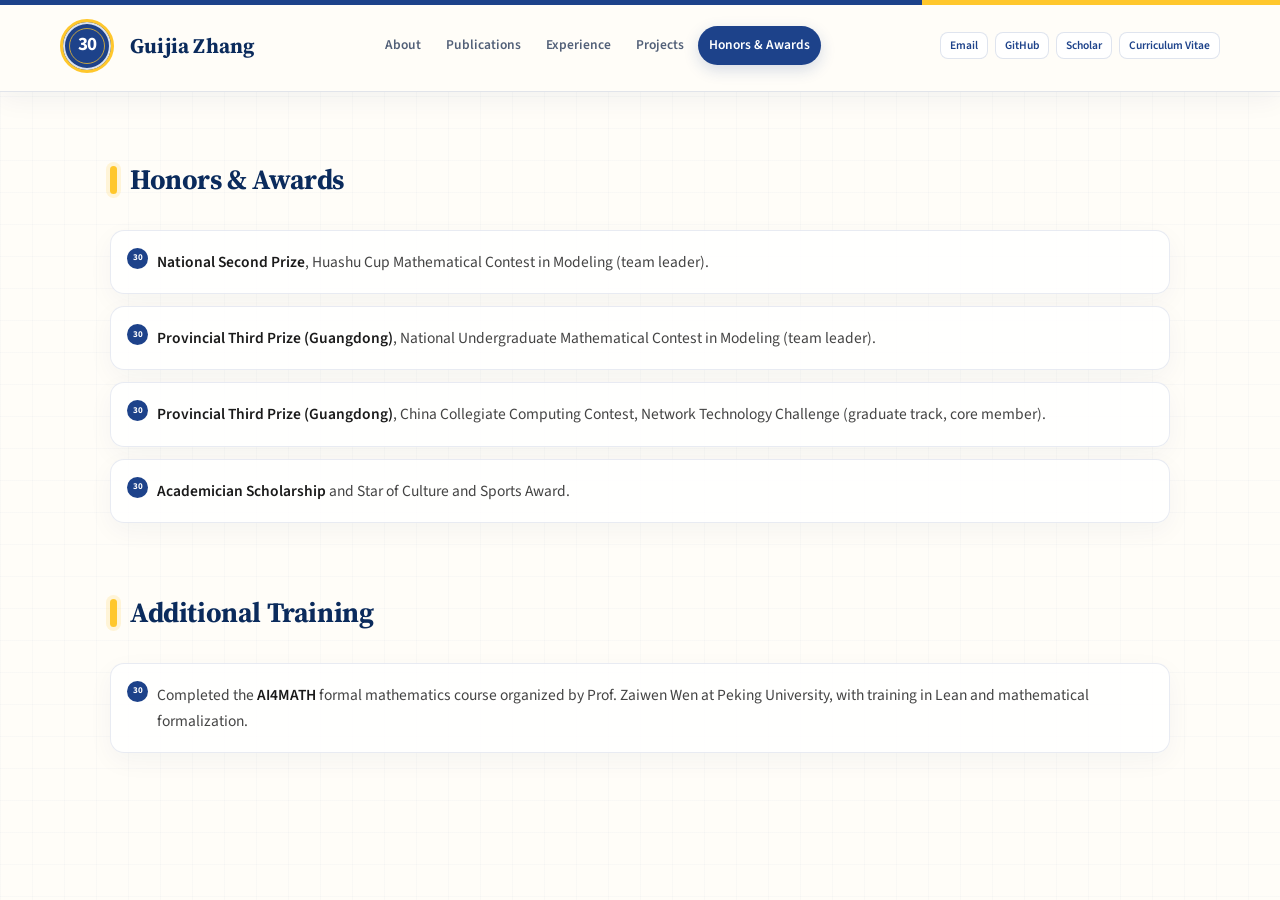
==== awards.html @ de398249 "Present EMNLP 2026 Findings and FarField on a quieter academic homepage. Co-authored-by: Cursor <cur" ====
<!DOCTYPE html>
<html lang="en">
<head>
  <meta charset="UTF-8" />
  <meta name="viewport" content="width=device-width, initial-scale=1.0" />
  <title>Honors &amp; Awards — Guijia Zhang</title>
  <meta name="description" content="Honors and awards of Guijia Zhang." />
  <link rel="preconnect" href="https://fonts.googleapis.com" />
  <link rel="preconnect" href="https://fonts.gstatic.com" crossorigin />
  <link href="https://fonts.googleapis.com/css2?family=Source+Serif+4:ital,opsz,wght@0,8..60,400;0,8..60,600;0,8..60,700;1,8..60,400;1,8..60,600&family=Source+Sans+3:ital,wght@0,400;0,600;1,400&display=swap" rel="stylesheet" />
  <link rel="stylesheet" href="style.css" />
</head>
<body>
<div class="layout">

  <aside class="sidebar">
    <div class="portrait" aria-label="Guijia Zhang">GZ</div>
    <h1>Guijia Zhang</h1>
    <nav>
      <a href="index.html">About</a>
      <a href="publications.html">Publications</a>
      <a href="experience.html">Experience</a>
      <a href="projects.html">Projects</a>
      <a href="awards.html" class="active">Honors &amp; Awards</a>
    </nav>
    <div class="contact">
      <a href="mailto:2022040399@email.szu.edu.cn">Email</a>
      <a href="https://github.com/123zgj123" target="_blank" rel="noopener">GitHub</a>
      <a href="https://scholar.google.com/citations?user=21U3-xUAAAAJ&amp;hl=en&amp;oi=ao" target="_blank" rel="noopener">Scholar</a>
      <a href="assets/cv.pdf" target="_blank" rel="noopener">Curriculum Vitae</a>
    </div>
    <div class="copyright">&copy; 2026 Guijia Zhang<br />Last updated August 2026</div>
  </aside>

  <main>
    <div class="content">

      <section id="awards">
        <h2>Honors &amp; Awards</h2>
        <ul class="awards">
          <li><b>National Second Prize</b>, Huashu Cup Mathematical Contest in Modeling (team leader).</li>
          <li><b>Provincial Third Prize (Guangdong)</b>, National Undergraduate Mathematical Contest in Modeling (team leader).</li>
          <li><b>Provincial Third Prize (Guangdong)</b>, China Collegiate Computing Contest, Network Technology Challenge (graduate track, core member).</li>
          <li><b>Academician Scholarship</b> and Star of Culture and Sports Award.</li>
        </ul>
      </section>

      <section id="misc">
        <h2>Additional Training</h2>
        <ul class="awards">
          <li>Completed the <b>AI4MATH</b> formal mathematics course organized by Prof. Zaiwen Wen at Peking University, with training in Lean and mathematical formalization.</li>
        </ul>
      </section>

    </div>
  </main>

</div>
</body>
</html>
---- style.css ----
:root {
  --bg: #ffffff;
  --sidebar-bg: #f7f5f1;
  --text: #1a1a1a;
  --text-soft: #444444;
  --text-faint: #777777;
  --accent: #1a3a5c;
  --link: #1a4b8c;
  --rule: #d8d5cf;
  --rule-strong: #1a1a1a;
  --serif: "Source Serif 4", Georgia, "Times New Roman", serif;
  --sans: "Source Sans 3", -apple-system, "Helvetica Neue", sans-serif;
}
@media (prefers-color-scheme: dark) {
  :root {
    --bg: #17181a;
    --sidebar-bg: #1d1f23;
    --text: #e8e6e1;
    --text-soft: #b8b4ad;
    --text-faint: #86827b;
    --accent: #a8c4e0;
    --link: #8ab4e8;
    --rule: #34363a;
    --rule-strong: #c8c4bd;
  }
}
* { margin: 0; padding: 0; box-sizing: border-box; }
html { scroll-behavior: smooth; }
body {
  font-family: var(--serif);
  background: var(--bg);
  color: var(--text);
  font-size: 16.5px;
  line-height: 1.7;
  -webkit-font-smoothing: antialiased;
}
a { color: var(--link); text-decoration: none; }
a:hover { text-decoration: underline; }
b, strong { font-weight: 600; }

/* ===== Horizontal layout: fixed sidebar + main content ===== */
.layout { display: flex; min-height: 100vh; }

aside.sidebar {
  width: 280px; flex-shrink: 0;
  background: var(--sidebar-bg);
  border-right: 1px solid var(--rule);
  padding: 56px 32px 40px;
  position: sticky; top: 0;
  height: 100vh;
  overflow-y: auto;
}
.sidebar .portrait {
  width: 128px; height: 152px;
  object-fit: cover;
  border: 1px solid var(--rule);
  background: linear-gradient(160deg, #ece9e3, #dedad2);
  display: flex; align-items: center; justify-content: center;
  font-size: 40px; font-weight: 700; color: var(--accent);
  margin-bottom: 18px;
}
@media (prefers-color-scheme: dark) {
  .sidebar .portrait { background: linear-gradient(160deg, #24262c, #1b1d22); }
}
.sidebar h1 {
  font-size: 24px; font-weight: 700; letter-spacing: 0.2px;
  line-height: 1.25; margin-bottom: 8px;
}
.sidebar .affiliation {
  font-size: 13.5px; font-style: italic; color: var(--text-soft);
  line-height: 1.5; margin-bottom: 20px;
}
.sidebar nav { margin-bottom: 24px; }
.sidebar nav a {
  display: block;
  font-family: var(--sans); font-size: 14.5px; font-weight: 600;
  color: var(--text-soft);
  padding: 7px 0;
  border-bottom: 1px dotted var(--rule);
}
.sidebar nav a:hover { color: var(--link); text-decoration: none; }
.sidebar nav a.active {
  color: var(--text);
  border-left: 3px solid var(--accent);
  padding-left: 10px;
}
.sidebar .contact { font-family: var(--sans); font-size: 13px; }
.sidebar .contact a { display: block; padding: 3px 0; color: var(--text-faint); }
.sidebar .contact a:hover { color: var(--link); }
.sidebar .copyright {
  font-family: var(--sans); font-size: 11.5px; color: var(--text-faint);
  margin-top: 28px;
}

main {
  flex: 1; min-width: 0;
  padding: 56px 56px 72px;
}
.content { max-width: 720px; }

@media (max-width: 820px) {
  .layout { flex-direction: column; }
  aside.sidebar {
    width: 100%; height: auto; position: static;
    padding: 36px 28px 20px;
    border-right: none; border-bottom: 1px solid var(--rule);
  }
  .sidebar nav { display: flex; flex-wrap: wrap; gap: 4px 18px; }
  .sidebar nav a { border-bottom: none; }
  .sidebar nav a.active { border-left: none; padding-left: 0; text-decoration: underline; text-underline-offset: 5px; }
  .sidebar .contact { display: flex; flex-wrap: wrap; gap: 2px 16px; }
  .sidebar .copyright { display: none; }
  main { padding: 32px 28px 56px; }
}

/* ===== Content typography ===== */
h2 {
  font-size: 22px; font-weight: 700; letter-spacing: 0.4px;
  padding-bottom: 6px; margin-bottom: 22px;
  border-bottom: 1.5px solid var(--rule-strong);
}
section + section { margin-top: 44px; }
p.body-text { color: var(--text-soft); margin-bottom: 14px; }
p.body-text b { color: var(--text); }
.interest-line { font-size: 15.5px; color: var(--text-soft); margin-top: 2px; }
.interest-line b { color: var(--text); font-weight: 600; }

/* News */
.news-list { list-style: none; }
.news-list li {
  display: flex; gap: 20px;
  padding: 7px 0; font-size: 15.5px;
  border-bottom: 1px dotted var(--rule);
}
.news-list li:last-child { border-bottom: none; }
.news-list .date {
  font-family: var(--sans); font-size: 13px; color: var(--text-faint);
  flex-shrink: 0; width: 76px; padding-top: 3px;
}
.news-list .body { color: var(--text-soft); }
.news-list .body b { color: var(--text); }

/* Publications */
.pub { margin-bottom: 22px; padding-left: 26px; position: relative; }
.pub .index { position: absolute; left: 0; top: 1px; font-size: 15px; color: var(--text-faint); }
.pub .title { font-size: 16.5px; font-weight: 600; margin-bottom: 1px; }
.pub .title a { color: var(--text); }
.pub .title a:hover { color: var(--link); }
.pub .authors { font-size: 15px; color: var(--text-soft); }
.pub .authors .me { text-decoration: underline; text-underline-offset: 3px; }
.pub .venue { font-size: 15px; font-style: italic; color: var(--text-soft); }
.pub .links { font-family: var(--sans); font-size: 13px; margin-top: 3px; }
.pub .links a { margin-right: 10px; color: var(--link); }
.pub .desc { font-size: 14.5px; color: var(--text-faint); margin-top: 5px; }
.pub-group {
  font-size: 16px; font-weight: 700; font-variant: small-caps;
  letter-spacing: 1px; color: var(--text);
  margin: 26px 0 16px;
}
.pub-group:first-of-type { margin-top: 0; }

/* Experience */
.exp { margin-bottom: 22px; }
.exp .head {
  display: flex; justify-content: space-between; align-items: baseline;
  gap: 16px; flex-wrap: wrap;
}
.exp .where { font-size: 16.5px; font-weight: 600; }
.exp .when { font-family: var(--sans); font-size: 13px; color: var(--text-faint); white-space: nowrap; }
.exp .what { font-size: 15px; font-style: italic; color: var(--text-soft); margin-bottom: 4px; }
.exp ul { list-style: none; }
.exp li {
  font-size: 15px; color: var(--text-soft);
  padding-left: 18px; position: relative; margin-bottom: 3px;
}
.exp li::before { content: "\2013"; position: absolute; left: 2px; color: var(--text-faint); }

/* Projects */
.proj { margin-bottom: 20px; }
.proj .name { font-size: 16px; font-weight: 600; }
.proj .name .tech {
  font-family: var(--sans); font-size: 12.5px; font-weight: 400;
  color: var(--text-faint); margin-left: 8px;
}
.proj p { font-size: 15px; color: var(--text-soft); }

/* Awards */
.awards { list-style: none; }
.awards li {
  font-size: 15.5px; color: var(--text-soft);
  padding: 5px 0 5px 18px; position: relative;
}
.awards li::before { content: "\2022"; position: absolute; left: 2px; color: var(--text-faint); }
.awards b { color: var(--text); }

/* ===== 2026 redesign: academic clarity with Bay Area basketball cues ===== */
:root {
  --warriors-blue: #1d428a;
  --warriors-blue-deep: #0b2b5c;
  --warriors-gold: #ffc72c;
  --court: #f4ead9;
  --paper: #fffdf8;
  --card: #ffffff;
  --shadow: 0 18px 60px rgba(11, 43, 92, .09);
  --sans: "Source Sans 3", -apple-system, BlinkMacSystemFont, "Segoe UI", sans-serif;
}

body {
  background:
    linear-gradient(90deg, rgba(29, 66, 138, .025) 1px, transparent 1px),
    linear-gradient(rgba(29, 66, 138, .025) 1px, transparent 1px),
    var(--paper);
  background-size: 32px 32px;
  font-family: var(--sans);
  color: #172033;
  overflow-x: hidden;
}

body::before {
  content: "";
  position: fixed;
  inset: 0 0 auto;
  height: 5px;
  z-index: 100;
  background: linear-gradient(90deg, var(--warriors-blue) 0 72%, var(--warriors-gold) 72%);
}

.layout {
  display: block;
  min-height: 100vh;
}

aside.sidebar {
  width: 100%;
  height: auto;
  min-height: 92px;
  padding: 18px max(28px, calc((100vw - 1160px) / 2));
  position: sticky;
  top: 0;
  z-index: 50;
  overflow: visible;
  display: grid;
  grid-template-columns: auto auto 1fr auto;
  grid-template-areas: "mark name nav contact";
  align-items: center;
  column-gap: 16px;
  background: rgba(255, 253, 248, .92);
  border: 0;
  border-bottom: 1px solid rgba(29, 66, 138, .13);
  box-shadow: 0 7px 26px rgba(11, 43, 92, .055);
  backdrop-filter: blur(18px);
  -webkit-backdrop-filter: blur(18px);
}

.sidebar .portrait {
  grid-area: mark;
  width: 54px;
  height: 54px;
  margin: 0;
  border: 3px solid var(--warriors-gold);
  border-radius: 50%;
  background: var(--warriors-blue);
  color: white;
  font-family: var(--sans);
  font-size: 0;
  font-weight: 700;
  box-shadow: inset 0 0 0 2px rgba(255,255,255,.85);
  position: relative;
  overflow: hidden;
}

.sidebar .portrait::before {
  content: "30";
  font-size: 19px;
  font-weight: 700;
  letter-spacing: -.5px;
}

.sidebar .portrait::after {
  content: "";
  position: absolute;
  width: 34px;
  height: 34px;
  border: 1px solid rgba(255,199,44,.72);
  border-radius: 50%;
}

.sidebar h1 {
  grid-area: name;
  margin: 0;
  color: var(--warriors-blue-deep);
  font-family: var(--serif);
  font-size: 21px;
  line-height: 1.1;
}

.sidebar .affiliation {
  grid-area: affiliation;
  margin: 3px 0 0;
  max-width: 270px;
  color: #687188;
  font-family: var(--sans);
  font-size: 11.5px;
  font-style: normal;
  line-height: 1.35;
}

.sidebar nav {
  grid-area: nav;
  display: flex;
  justify-content: center;
  gap: 3px;
  margin: 0;
}

.sidebar nav a {
  padding: 8px 11px;
  border: 0;
  border-radius: 999px;
  color: #526078;
  font-size: 13.5px;
  font-weight: 600;
  white-space: nowrap;
  transition: color .2s ease, background .2s ease, transform .2s ease;
}

.sidebar nav a:hover {
  color: var(--warriors-blue);
  background: rgba(29, 66, 138, .07);
  text-decoration: none;
  transform: translateY(-1px);
}

.sidebar nav a.active {
  padding-left: 11px;
  border: 0;
  color: white;
  background: var(--warriors-blue);
  box-shadow: 0 5px 15px rgba(29, 66, 138, .18);
}

.sidebar .contact {
  grid-area: contact;
  display: flex;
  align-items: center;
  gap: 7px;
}

.sidebar .contact a {
  padding: 6px 9px;
  border: 1px solid rgba(29, 66, 138, .14);
  border-radius: 8px;
  background: #fff;
  color: var(--warriors-blue);
  font-size: 11.5px;
  font-weight: 600;
  line-height: 1.2;
}

.sidebar .contact a:hover {
  border-color: var(--warriors-gold);
  text-decoration: none;
}

.sidebar .copyright { display: none; }

main {
  padding: 64px max(28px, calc((100vw - 1060px) / 2)) 90px;
}

.content { max-width: 1060px; }

section + section { margin-top: 66px; }

h2 {
  display: flex;
  align-items: center;
  gap: 13px;
  margin-bottom: 26px;
  padding: 0;
  border: 0;
  color: var(--warriors-blue-deep);
  font-family: var(--serif);
  font-size: 28px;
  letter-spacing: -.4px;
}

h2::before {
  content: "";
  width: 7px;
  height: 28px;
  flex: 0 0 auto;
  border-radius: 9px;
  background: var(--warriors-gold);
  box-shadow: 0 0 0 4px rgba(255, 199, 44, .16);
}

/* Home hero */
.home-hero {
  position: relative;
  min-height: 0;
  padding: 28px 0 8px;
  display: grid;
  grid-template-columns: minmax(0, 1.35fr) minmax(260px, .85fr);
  gap: 36px;
  align-items: start;
}

.home-hero h2 {
  display: block;
  margin-bottom: 13px;
  color: var(--warriors-blue-deep);
  font-size: clamp(40px, 5vw, 58px);
  line-height: 1.05;
  letter-spacing: -1.4px;
}

.home-hero h2::before { display: none; }

.eyebrow {
  margin-bottom: 16px;
  color: var(--warriors-blue);
  font-size: 12px;
  font-weight: 700;
  letter-spacing: 2px;
  text-transform: uppercase;
}

.hero-role {
  margin-bottom: 22px;
  color: #5d6a80;
  font-family: var(--serif);
  font-size: 20px;
  line-height: 1.45;
}

.home-hero .body-text {
  color: #3f4b60;
  font-size: 17px;
  line-height: 1.75;
}

.hero-actions {
  display: flex;
  flex-wrap: wrap;
  gap: 10px;
  margin-top: 12px;
}

.button {
  padding: 10px 16px;
  border: 1px solid rgba(29, 66, 138, .2);
  border-radius: 9px;
  color: var(--warriors-blue);
  background: #fff;
  font-size: 13px;
  font-weight: 700;
  box-shadow: 0 5px 18px rgba(11, 43, 92, .06);
}

.button.primary {
  border-color: var(--warriors-blue);
  color: white;
  background: var(--warriors-blue);
}

.button:hover { text-decoration: none; transform: translateY(-1px); }

.highlight-panel {
  padding: 26px 26px 22px;
  border: 1px solid rgba(29, 66, 138, .14);
  border-radius: 18px;
  background: linear-gradient(180deg, #fff, rgba(255,253,248,.92));
  box-shadow: 0 14px 40px rgba(11, 43, 92, .07);
}

.highlight-kicker {
  margin-bottom: 14px;
  color: var(--warriors-blue);
  font-size: 11px;
  font-weight: 700;
  letter-spacing: 1.8px;
  text-transform: uppercase;
}

.highlight-panel ul { list-style: none; }
.highlight-panel li {
  padding: 12px 0;
  border-top: 1px solid rgba(29, 66, 138, .1);
  color: #4a586f;
  font-size: 14.5px;
  line-height: 1.55;
}
.highlight-panel li:first-of-type { border-top: 0; padding-top: 0; }
.highlight-label {
  display: block;
  margin-bottom: 4px;
  color: var(--warriors-blue-deep);
  font-size: 12px;
  font-weight: 700;
  letter-spacing: .4px;
}
.highlight-panel a { font-weight: 700; }

.interest-line {
  padding: 14px 18px;
  border-left: 3px solid var(--warriors-gold);
  border-radius: 0 10px 10px 0;
  background: rgba(255,199,44,.09);
  color: #44516a;
}

/* Selected work cards */
.featured-grid {
  display: grid;
  grid-template-columns: repeat(2, 1fr);
  gap: 16px;
}

.featured-card {
  min-height: 235px;
  padding: 22px;
  display: flex;
  flex-direction: column;
  border: 1px solid rgba(29, 66, 138, .12);
  border-radius: 16px;
  background: rgba(255,255,255,.88);
  box-shadow: 0 12px 34px rgba(11,43,92,.07);
  transition: transform .2s ease, box-shadow .2s ease, border-color .2s ease;
}

.featured-card:hover {
  transform: translateY(-4px);
  border-color: rgba(29,66,138,.3);
  box-shadow: 0 18px 42px rgba(11,43,92,.11);
  text-decoration: none;
}

.featured-card .paper-no {
  color: var(--warriors-gold);
  font-size: 12px;
  font-weight: 800;
  letter-spacing: 1.4px;
}

.featured-card h3 {
  margin: 22px 0 10px;
  color: var(--warriors-blue-deep);
  font-family: var(--serif);
  font-size: 19px;
  line-height: 1.25;
}

.featured-card p {
  color: #637087;
  font-size: 13.5px;
  line-height: 1.55;
}

.featured-card .arrow {
  margin-top: auto;
  padding-top: 16px;
  color: var(--warriors-blue);
  font-weight: 700;
}
.featured-card.software {
  background:
    linear-gradient(180deg, rgba(255,199,44,.12), rgba(255,255,255,.92));
}
.venue-tag {
  display: inline-block;
  margin-left: 6px;
  padding: 1px 8px;
  border-radius: 999px;
  background: rgba(29, 66, 138, .1);
  color: var(--warriors-blue);
  font-family: var(--sans);
  font-size: 11px;
  font-style: normal;
  font-weight: 700;
  letter-spacing: .3px;
  vertical-align: middle;
}
.proj-links {
  margin-top: 10px;
  font-family: var(--sans);
  font-size: 13.5px;
  font-weight: 700;
}
.featured-proj {
  background: linear-gradient(90deg, rgba(255,199,44,.16), rgba(255,255,255,.92) 28%);
}

/* News */
.news-list {
  padding: 10px 26px;
  border: 1px solid rgba(29,66,138,.1);
  border-radius: 16px;
  background: rgba(255,255,255,.78);
  box-shadow: 0 10px 34px rgba(11,43,92,.05);
}

.news-list li { padding: 13px 0; border-color: rgba(29,66,138,.12); }
.news-list .date { color: var(--warriors-blue); font-weight: 700; }

/* Inner pages */
#publications .pub,
.exp,
.proj,
.awards li {
  border: 1px solid rgba(29,66,138,.1);
  border-radius: 14px;
  background: rgba(255,255,255,.84);
  box-shadow: 0 8px 26px rgba(11,43,92,.045);
}

#publications .pub {
  margin-bottom: 16px;
  padding: 22px 24px 22px 58px;
}

.pub .index {
  left: 20px;
  top: 21px;
  color: var(--warriors-blue);
  font-weight: 700;
}

.pub .title { color: var(--warriors-blue-deep); font-size: 18px; line-height: 1.35; }
.pub .title a { color: var(--warriors-blue-deep); }
.pub .links a {
  display: inline-block;
  margin-top: 5px;
  padding: 3px 9px;
  border-radius: 6px;
  background: rgba(29,66,138,.08);
  font-weight: 700;
}
.pub .desc { color: #657086; line-height: 1.6; }
.pub-group { color: var(--warriors-blue); font-family: var(--sans); }

.exp { margin-bottom: 16px; padding: 22px 24px; }
.exp .where { color: var(--warriors-blue-deep); font-family: var(--serif); font-size: 18px; }
.exp .when {
  padding: 3px 8px;
  border-radius: 6px;
  color: var(--warriors-blue);
  background: rgba(29,66,138,.07);
  font-weight: 600;
}
.exp .what { margin: 6px 0 8px; color: #59667d; }

.proj {
  position: relative;
  margin-bottom: 16px;
  padding: 24px 26px 24px 32px;
  overflow: hidden;
}
.proj::before {
  content: "";
  position: absolute;
  inset: 0 auto 0 0;
  width: 6px;
  background: linear-gradient(var(--warriors-blue) 0 72%, var(--warriors-gold) 72%);
}
.proj .name { color: var(--warriors-blue-deep); font-family: var(--serif); font-size: 19px; }
.proj .name .tech { display: block; margin: 5px 0 10px; color: var(--warriors-blue); }

.awards { display: grid; gap: 12px; }
.awards li { padding: 18px 20px 18px 46px; }
.awards li::before {
  content: "30";
  left: 16px;
  top: 17px;
  width: 21px;
  height: 21px;
  display: grid;
  place-items: center;
  border-radius: 50%;
  color: white;
  background: var(--warriors-blue);
  font-size: 9px;
  font-weight: 700;
}

@media (max-width: 1050px) {
  aside.sidebar {
    grid-template-columns: auto auto 1fr;
    grid-template-areas:
      "mark name contact"
      "nav nav nav";
    row-gap: 12px;
  }
  .sidebar nav { justify-content: flex-start; }
  .sidebar .contact { justify-content: flex-end; }
  .home-hero { grid-template-columns: 1fr; gap: 24px; }
}

@media (max-width: 820px) {
  body { background-size: 24px 24px; }
  aside.sidebar {
    padding: 16px 20px 13px;
    display: grid;
    grid-template-columns: auto 1fr;
    grid-template-areas:
      "mark name"
      "nav nav";
    border-bottom: 1px solid rgba(29,66,138,.13);
  }
  .sidebar .portrait { width: 48px; height: 48px; }
  .sidebar h1 { font-size: 19px; }
  .sidebar .affiliation { max-width: none; }
  .sidebar nav {
    width: 100%;
    gap: 4px;
    overflow-x: auto;
    flex-wrap: nowrap;
    scrollbar-width: none;
  }
  .sidebar nav a { padding: 7px 9px; font-size: 12px; }
  .sidebar nav a.active { padding-left: 9px; }
  .sidebar .contact { display: none; }
  main { padding: 30px 20px 60px; }
  .home-hero {
    min-height: auto;
    padding: 24px 0 0;
    grid-template-columns: 1fr;
    gap: 22px;
  }
  .home-hero h2 { font-size: 42px; }
  .eyebrow {
    max-width: 100%;
    font-size: 10px;
    letter-spacing: 1.35px;
    line-height: 1.6;
  }
  .hero-actions { gap: 8px; }
  .button { padding: 9px 12px; font-size: 12px; }
  .featured-grid { grid-template-columns: 1fr; }
  .featured-card { min-height: 190px; }
  .news-list { padding: 6px 16px; }
  .news-list li { display: block; }
  .news-list .date { display: block; width: auto; margin-bottom: 3px; }
  #publications .pub { padding: 20px 18px 20px 46px; }
  .pub .index { left: 16px; top: 19px; }
}

@media (prefers-color-scheme: dark) {
  body {
    color: #e9edf4;
    background-color: #101722;
    background-image:
      linear-gradient(90deg, rgba(255,255,255,.025) 1px, transparent 1px),
      linear-gradient(rgba(255,255,255,.025) 1px, transparent 1px);
  }
  aside.sidebar { background: rgba(16,23,34,.92); border-color: rgba(255,255,255,.1); }
  .sidebar h1, h2, .featured-card h3, .pub .title, .pub .title a,
  .exp .where, .proj .name { color: #f2f5fa; }
  .sidebar .contact a, .featured-card, .news-list, #publications .pub,
  .exp, .proj, .awards li { background: rgba(26,36,52,.9); border-color: rgba(255,255,255,.09); }
  .highlight-panel, .featured-card.software, .featured-proj {
    background: rgba(26,36,52,.9);
  }
  .highlight-panel li, .highlight-label { color: #c5cddb; }
  .body-text, .home-hero .body-text, .featured-card p, .news-list .body,
  .pub .authors, .pub .venue, .pub .desc, .exp li, .proj p, .awards li { color: #b8c0cf; }
}
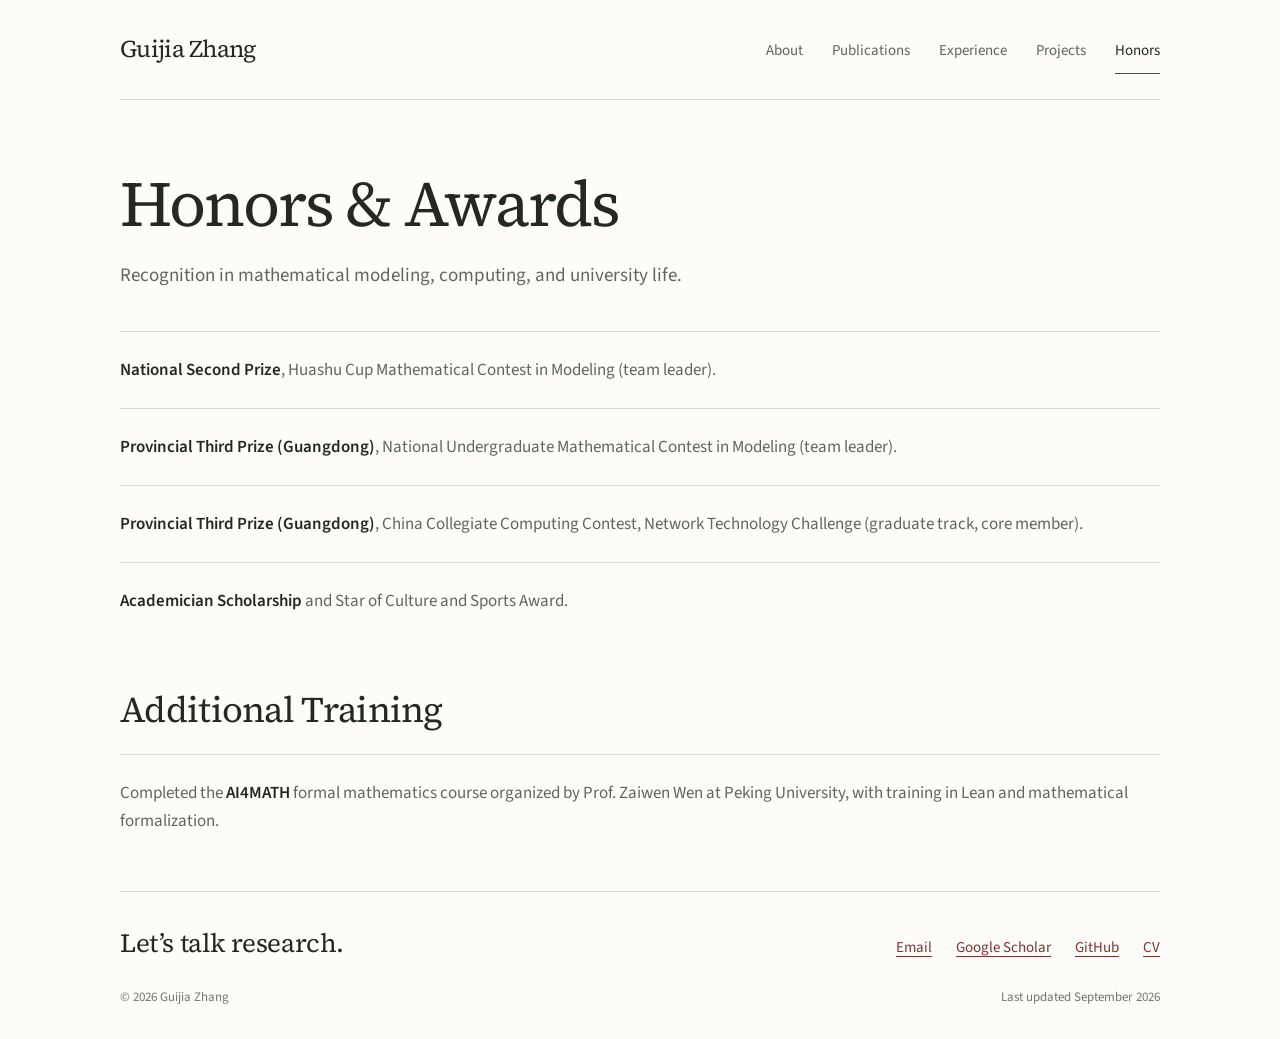
==== commit 7b1c7cc8: "Redesign academic homepage around research and engineering work" ====
--- a/awards.html
+++ b/awards.html
@@ -1,42 +1,36 @@
-<!DOCTYPE html>
+<!doctype html>
 <html lang="en">
 <head>
-  <meta charset="UTF-8" />
-  <meta name="viewport" content="width=device-width, initial-scale=1.0" />
+  <meta charset="utf-8">
+  <meta name="viewport" content="width=device-width, initial-scale=1">
   <title>Honors &amp; Awards — Guijia Zhang</title>
-  <meta name="description" content="Honors and awards of Guijia Zhang." />
-  <link rel="preconnect" href="https://fonts.googleapis.com" />
-  <link rel="preconnect" href="https://fonts.gstatic.com" crossorigin />
-  <link href="https://fonts.googleapis.com/css2?family=Source+Serif+4:ital,opsz,wght@0,8..60,400;0,8..60,600;0,8..60,700;1,8..60,400;1,8..60,600&family=Source+Sans+3:ital,wght@0,400;0,600;1,400&display=swap" rel="stylesheet" />
-  <link rel="stylesheet" href="style.css" />
+  <meta name="description" content="Recognition in mathematical modeling, computing, and university life.">
+  <meta name="theme-color" content="#fdfcf9">
+  <meta property="og:type" content="website">
+  <meta property="og:title" content="Honors &amp; Awards — Guijia Zhang">
+  <meta property="og:description" content="Recognition in mathematical modeling, computing, and university life.">
+  <meta property="og:url" content="https://123zgj123.github.io/awards.html">
+  <link rel="canonical" href="https://123zgj123.github.io/awards.html">
+  <link rel="icon" href="assets/favicon.svg" type="image/svg+xml">
+  <link rel="preload" href="assets/fonts/source-serif-4.woff2" as="font" type="font/woff2" crossorigin>
+  <link rel="stylesheet" href="style.css">
+  <script src="site.js" defer></script>
 </head>
 <body>
-<div class="layout">
+  <a class="skip-link" href="#main">Skip to content</a>
+  <header class="site-header wrap">
+    <a class="wordmark" href="index.html">Guijia Zhang</a>
+    <button class="menu-toggle" type="button" aria-controls="site-navigation" aria-expanded="false">Menu <span aria-hidden="true">☰</span></button>
+    <nav id="site-navigation" class="site-nav" aria-label="Main navigation"><a href="index.html">About</a>
+<a href="publications.html">Publications</a>
+<a href="experience.html">Experience</a>
+<a href="projects.html">Projects</a>
+<a href="awards.html" aria-current="page">Honors</a></nav>
+  </header>
+  <main id="main" class="wrap" tabindex="-1">
+<header class="page-heading"><h1>Honors &amp; Awards</h1><p>Recognition in mathematical modeling, computing, and university life.</p></header>
 
-  <aside class="sidebar">
-    <div class="portrait" aria-label="Guijia Zhang">GZ</div>
-    <h1>Guijia Zhang</h1>
-    <nav>
-      <a href="index.html">About</a>
-      <a href="publications.html">Publications</a>
-      <a href="experience.html">Experience</a>
-      <a href="projects.html">Projects</a>
-      <a href="awards.html" class="active">Honors &amp; Awards</a>
-    </nav>
-    <div class="contact">
-      <a href="mailto:2022040399@email.szu.edu.cn">Email</a>
-      <a href="https://github.com/123zgj123" target="_blank" rel="noopener">GitHub</a>
-      <a href="https://scholar.google.com/citations?user=21U3-xUAAAAJ&amp;hl=en&amp;oi=ao" target="_blank" rel="noopener">Scholar</a>
-      <a href="assets/cv.pdf" target="_blank" rel="noopener">Curriculum Vitae</a>
-    </div>
-    <div class="copyright">&copy; 2026 Guijia Zhang<br />Last updated August 2026</div>
-  </aside>
-
-  <main>
-    <div class="content">
-
-      <section id="awards">
-        <h2>Honors &amp; Awards</h2>
+      <section id="awards" class="honors-section" aria-label="Honors and awards">
         <ul class="awards">
           <li><b>National Second Prize</b>, Huashu Cup Mathematical Contest in Modeling (team leader).</li>
           <li><b>Provincial Third Prize (Guangdong)</b>, National Undergraduate Mathematical Contest in Modeling (team leader).</li>
@@ -45,16 +39,20 @@
         </ul>
       </section>
 
-      <section id="misc">
+      <section id="misc" class="honors-section">
         <h2>Additional Training</h2>
         <ul class="awards">
           <li>Completed the <b>AI4MATH</b> formal mathematics course organized by Prof. Zaiwen Wen at Peking University, with training in Lean and mathematical formalization.</li>
         </ul>
       </section>
 
-    </div>
   </main>
-
-</div>
+  <footer class="site-footer wrap">
+    <div class="footer-top"><p>Let’s talk research.</p><div class="link-row"><a href="mailto:2022040399@email.szu.edu.cn">Email</a>
+<a href="https://scholar.google.com/citations?user=21U3-xUAAAAJ&amp;hl=en&amp;oi=ao" target="_blank" rel="noopener noreferrer">Google Scholar</a>
+<a href="https://github.com/123zgj123" target="_blank" rel="noopener noreferrer">GitHub</a>
+<a href="assets/cv.pdf" target="_blank" rel="noopener noreferrer">CV <span class="sr-only">(PDF)</span></a></div></div>
+    <div class="footer-bottom"><span>© 2026 Guijia Zhang</span><span>Last updated September 2026</span></div>
+  </footer>
 </body>
 </html>
--- a/style.css
+++ b/style.css
@@ -1,767 +1,910 @@
+@font-face {
+  font-family:'Source Sans 3';
+  font-style:normal;
+  font-weight:400 600;
+  font-display:swap;
+  src:url('assets/fonts/source-sans-3.woff2') format('woff2')
+}
+
+@font-face {
+  font-family:'Source Serif 4';
+  font-style:normal;
+  font-weight:400 600;
+  font-display:swap;
+  src:url('assets/fonts/source-serif-4.woff2') format('woff2')
+}
+
 :root {
-  --bg: #ffffff;
-  --sidebar-bg: #f7f5f1;
-  --text: #1a1a1a;
-  --text-soft: #444444;
-  --text-faint: #777777;
-  --accent: #1a3a5c;
-  --link: #1a4b8c;
-  --rule: #d8d5cf;
-  --rule-strong: #1a1a1a;
-  --serif: "Source Serif 4", Georgia, "Times New Roman", serif;
-  --sans: "Source Sans 3", -apple-system, "Helvetica Neue", sans-serif;
-}
-@media (prefers-color-scheme: dark) {
+  color-scheme:light;
+  --paper:#fdfcf9;
+  --ink:#242823;
+  --secondary:#60665e;
+  --muted:#70766b;
+  --accent:#7e342e;
+  --line:#d9dbd3;
+  --wash:#f1f1eb;
+  --serif:'Source Serif 4',Georgia,serif;
+  --sans:'Source Sans 3',-apple-system,BlinkMacSystemFont,'Segoe UI',sans-serif;
+  --width:1040px
+}
+
+*,*::before,*::after {
+  box-sizing:border-box
+}
+
+html {
+  scroll-behavior:smooth;
+  scroll-padding-top:28px
+}
+
+body {
+  margin:0;
+  background:var(--paper);
+  color:var(--ink);
+  font:17px/1.65 var(--sans);
+  -webkit-font-smoothing:antialiased
+}
+
+::selection {
+  background:#e8ded5;
+  color:var(--ink)
+}
+
+a {
+  color:var(--accent);
+  text-decoration-thickness:1px;
+  text-underline-offset:4px
+}
+
+a:hover {
+  color:#51231f
+}
+
+button,input {
+  font:inherit
+}
+
+button {
+  cursor:pointer
+}
+
+a,button,summary {
+  -webkit-tap-highlight-color:transparent
+}
+
+:focus-visible {
+  outline:2px solid var(--accent);
+  outline-offset:5px
+}
+
+img,svg {
+  display:block;
+  max-width:100%
+}
+
+button,a,p,h1,h2,h3,li,dd {
+  overflow-wrap:break-word
+}
+
+h1,h2,h3,p,ul,ol,dl {
+  margin:0
+}
+
+h1,h2,h3 {
+  font-family:var(--serif);
+  font-weight:400;
+  text-wrap:balance
+}
+
+h1 {
+  font-size:clamp(42px,5.2vw,64px);
+  line-height:1.12;
+  letter-spacing:-2px
+}
+
+h2 {
+  font-size:clamp(28px,3.1vw,36px);
+  line-height:1.25;
+  letter-spacing:-.7px
+}
+
+h3 {
+  font-size:25px;
+  line-height:1.35;
+  letter-spacing:-.35px
+}
+
+[hidden] {
+  display:none!important
+}
+
+.wrap {
+  width:min(var(--width),calc(100% - 80px));
+  margin-inline:auto
+}
+
+/* Shared navigation remains usable without JavaScript. */
+.skip-link {
+  position:fixed;
+  z-index:10;
+  inset:12px auto auto 12px;
+  transform:translateY(-180%);
+  padding:10px 18px;
+  background:var(--ink);
+  color:white
+}
+
+.skip-link:focus {
+  transform:none
+}
+
+.site-header {
+  display:flex;
+  align-items:center;
+  justify-content:space-between;
+  gap:32px;
+  min-height:100px;
+  border-bottom:1px solid var(--line)
+}
+
+.wordmark {
+  font:24px/1.2 var(--serif);
+  letter-spacing:-.7px;
+  color:var(--ink);
+  text-decoration:none;
+  white-space:nowrap
+}
+
+.site-nav {
+  display:flex;
+  align-items:center;
+  gap:29px
+}
+
+.site-nav a {
+  display:block;
+  padding:14px 0 10px;
+  color:var(--secondary);
+  font-size:15px;
+  text-decoration:none;
+  border-bottom:1px solid transparent
+}
+
+.site-nav a:hover,.site-nav a[aria-current='page'] {
+  color:var(--ink);
+  border-bottom-color:var(--accent)
+}
+
+.menu-toggle {
+  display:none;
+  border:0;
+  background:none;
+  color:var(--ink);
+  padding:10px 0 10px 15px
+}
+
+/* The homepage uses open editorial sections, rather than a grid of cards. */
+.hero {
+  display:grid;
+  grid-template-columns:minmax(0,1fr) 228px;
+  gap:60px;
+  padding:76px 0 64px
+}
+
+.hero h1 {
+  margin-bottom:15px
+}
+
+.hero .lead {
+  font:29px/1.35 var(--serif);
+  letter-spacing:-.6px;
+  margin-bottom:24px;
+  max-width:620px
+}
+
+.intro-copy {
+  max-width:660px;
+  color:var(--secondary)
+}
+
+.intro-copy p+p {
+  margin-top:15px
+}
+
+.hero-note {
+  align-self:stretch;
+  border-left:1px solid var(--line);
+  padding-left:30px;
+  display:flex;
+  flex-direction:column;
+  justify-content:center;
+  gap:12px
+}
+
+.hero-note h2 {
+  font-size:20px;
+  letter-spacing:-.2px
+}
+
+.hero-note ul {
+  padding:0;
+  list-style:none;
+  color:var(--secondary);
+  font-size:16px;
+  line-height:1.95
+}
+
+.hero-note .education-note {
+  border-top:1px solid var(--line);
+  padding-top:17px;
+  margin-top:8px;
+  font-size:14px;
+  line-height:1.6;
+  color:var(--muted)
+}
+
+.link-row {
+  display:flex;
+  flex-wrap:wrap;
+  align-items:center;
+  gap:10px 24px;
+  font-size:15px
+}
+
+.hero .link-row {
+  margin-top:27px;
+  font-size:16px
+}
+
+.section {
+  padding:42px 0;
+  border-top:1px solid var(--line)
+}
+
+.section-heading {
+  display:flex;
+  justify-content:space-between;
+  align-items:baseline;
+  gap:20px;
+  margin-bottom:30px
+}
+
+.section-heading>a {
+  font-size:15px;
+  white-space:nowrap
+}
+
+.research-item {
+  display:grid;
+  grid-template-columns:40% minmax(0,1fr);
+  gap:34px;
+  align-items:center;
+  padding:31px 0
+}
+
+.research-item+.research-item {
+  border-top:1px solid var(--line)
+}
+
+.research-item:first-of-type {
+  padding-top:0
+}
+
+.research-figure {
+  margin:0;
+  padding-right:10px
+}
+
+.research-figure img {
+  width:100%;
+  height:auto
+}
+
+.research-item h3 {
+  margin:7px 0 10px;
+  font-size:25px
+}
+
+.research-item h3 a {
+  color:var(--ink);
+  text-decoration:none
+}
+
+.research-item h3 a:hover {
+  color:var(--accent)
+}
+
+.venue {
+  font-size:14px;
+  color:var(--muted)
+}
+
+.research-description {
+  color:var(--secondary);
+  line-height:1.6
+}
+
+.authors {
+  font-size:14px;
+  color:var(--muted);
+  margin-top:11px
+}
+
+.me {
+  color:var(--secondary);
+  text-decoration:underline;
+  text-underline-offset:3px;
+  text-decoration-color:#acafa4
+}
+
+.research-item .link-row {
+  margin-top:12px
+}
+
+.software-grid {
+  display:grid;
+  grid-template-columns:1fr 1fr;
+  gap:45px
+}
+
+.software-grid article+article {
+  border-left:1px solid var(--line);
+  padding-left:45px
+}
+
+.software-grid h3 {
+  margin-bottom:11px
+}
+
+.software-grid p {
+  color:var(--secondary);
+  font-size:16px
+}
+
+.software-grid .link-row {
+  margin-top:17px
+}
+
+.news-list {
+  list-style:none;
+  padding:0
+}
+
+.news-list li {
+  display:grid;
+  grid-template-columns:95px minmax(0,1fr);
+  gap:25px;
+  padding:11px 0;
+  color:var(--secondary);
+  font-size:16px
+}
+
+.news-list time {
+  color:var(--muted);
+  font-size:14px;
+  padding-top:2px
+}
+
+.news-list strong {
+  font-weight:600;
+  color:var(--ink)
+}
+
+.news-archive {
+  margin-top:18px
+}
+
+summary {
+  width:fit-content;
+  color:var(--accent);
+  cursor:pointer;
+  font-size:15px
+}
+
+details[open]>summary {
+  margin-bottom:14px
+}
+
+.site-footer {
+  border-top:1px solid var(--line);
+  padding:35px 0 30px;
+  margin-top:32px
+}
+
+.footer-top,.footer-bottom {
+  display:flex;
+  align-items:baseline;
+  justify-content:space-between;
+  gap:24px
+}
+
+.footer-top p {
+  font:26px/1.3 var(--serif);
+  letter-spacing:-.4px
+}
+
+.footer-bottom {
+  margin-top:26px;
+  color:var(--muted);
+  font-size:13px
+}
+
+/* Bibliography and research record. */
+.page-heading {
+  padding:68px 0 40px
+}
+
+.page-heading p {
+  color:var(--secondary);
+  max-width:690px;
+  margin-top:20px;
+  font-size:19px
+}
+
+.publication-filters {
+  display:flex;
+  gap:26px;
+  flex-wrap:wrap;
+  margin-bottom:38px
+}
+
+.filter-button {
+  background:none;
+  border:0;
+  border-bottom:1px solid transparent;
+  padding:8px 0;
+  color:var(--secondary);
+  font-size:15px
+}
+
+.filter-button[aria-pressed='true'] {
+  color:var(--accent);
+  border-bottom-color:var(--accent)
+}
+
+.publication-group+.publication-group {
+  margin-top:48px
+}
+
+.publication-group>h2 {
+  font-size:27px;
+  margin-bottom:24px
+}
+
+.publication {
+  display:grid;
+  grid-template-columns:65px minmax(0,1fr);
+  gap:30px;
+  padding:27px 0;
+  border-top:1px solid var(--line)
+}
+
+.publication>time {
+  color:var(--muted);
+  font-size:15px;
+  padding-top:3px
+}
+
+.publication h3 {
+  font-size:23px;
+  max-width:890px
+}
+
+.publication h3 a {
+  color:var(--ink);
+  text-decoration:none
+}
+
+.publication h3 a:hover {
+  color:var(--accent)
+}
+
+.publication .authors {
+  margin-top:9px;
+  font-size:15px
+}
+
+.publication .venue {
+  margin-top:5px
+}
+
+.publication .link-row {
+  margin-top:12px
+}
+
+.paper-details {
+  margin-top:12px
+}
+
+.paper-details p {
+  margin-top:10px;
+  color:var(--secondary);
+  max-width:820px;
+  font-size:16px
+}
+
+.citation {
+  margin-top:13px
+}
+
+.citation pre {
+  margin:10px 0;
+  background:var(--wash);
+  padding:19px;
+  border-left:2px solid var(--line);
+  font:13px/1.65 ui-monospace,monospace;
+  white-space:pre-wrap;
+  overflow-wrap:anywhere
+}
+
+.text-button {
+  padding:0;
+  border:0;
+  border-bottom:1px solid var(--accent);
+  color:var(--accent);
+  background:none;
+  font-size:14px
+}
+
+.copy-status {
+  font-size:14px;
+  color:var(--secondary);
+  margin-left:14px
+}
+
+.filter-status {
+  font-size:14px;
+  color:var(--muted);
+  margin:-23px 0 25px
+}
+
+.experience-section {
+  padding-bottom:40px
+}
+
+.experience-section+.experience-section {
+  padding-top:32px;
+  border-top:1px solid var(--line)
+}
+
+.experience-section>h2 {
+  margin-bottom:26px
+}
+
+.exp {
+  padding:29px 0;
+  border-top:1px solid var(--line)
+}
+
+.exp .head {
+  display:flex;
+  justify-content:space-between;
+  gap:30px;
+  align-items:baseline
+}
+
+.exp .where {
+  font-size:23px
+}
+
+.exp .when {
+  color:var(--muted);
+  font-size:14px;
+  flex:0 0 auto
+}
+
+.exp .what {
+  margin:9px 0 14px;
+  color:var(--secondary);
+  font-size:15px
+}
+
+.exp ul {
+  padding-left:19px;
+  color:var(--secondary);
+  max-width:875px;
+  font-size:16px
+}
+
+.exp li+li {
+  margin-top:7px
+}
+
+.project {
+  display:grid;
+  grid-template-columns:220px minmax(0,1fr);
+  gap:50px;
+  padding:36px 0;
+  border-top:1px solid var(--line)
+}
+
+.project h2 {
+  font-size:27px
+}
+
+.project .tech {
+  display:block;
+  font-size:14px;
+  color:var(--muted);
+  margin-top:13px;
+  line-height:1.6
+}
+
+.project .link-row {
+  margin-top:22px
+}
+
+.project-description {
+  font-size:19px;
+  color:var(--ink);
+  margin-bottom:20px
+}
+
+.project dl {
+  display:grid;
+  grid-template-columns:105px minmax(0,1fr);
+  gap:10px 22px;
+  font-size:16px
+}
+
+.project dt {
+  font-weight:600
+}
+
+.project dd {
+  margin:0;
+  color:var(--secondary)
+}
+
+.awards {
+  list-style:none;
+  padding:0
+}
+
+.awards li {
+  padding:24px 0;
+  border-top:1px solid var(--line);
+  color:var(--secondary)
+}
+
+.awards b {
+  font-weight:600;
+  color:var(--ink)
+}
+
+.honors-section+.honors-section {
+  margin-top:48px
+}
+
+.honors-section h2 {
+  margin-bottom:22px
+}
+
+.sr-only {
+  position:absolute;
+  width:1px;
+  height:1px;
+  padding:0;
+  margin:-1px;
+  overflow:hidden;
+  clip-path:inset(50%);
+  white-space:nowrap;
+  border:0
+}
+
+@media(max-width:900px) {
+  .site-nav {
+    gap:21px
+  }
+  .hero {
+    grid-template-columns:minmax(0,1fr) 190px;
+    gap:32px
+  }
+  .hero-note {
+    padding-left:24px
+  }
+  .hero .lead {
+    font-size:26px
+  }
+  .research-item {
+    grid-template-columns:36% minmax(0,1fr);
+    gap:25px
+  }
+  .research-item h3 {
+    font-size:23px
+  }
+  .exp .head {
+    display:block
+  }
+  .exp .when {
+    display:block;
+    margin-top:7px
+  }
+}
+
+@media(max-width:640px) {
+  .wrap {
+    width:calc(100% - 40px)
+  }
+  body {
+    font-size:16px
+  }
+  h1 {
+    letter-spacing:-1.5px
+  }
+  .site-header {
+    min-height:78px;
+    flex-wrap:wrap;
+    gap:0 20px;
+    padding:18px 0
+  }
+  .wordmark {
+    font-size:23px
+  }
+  .site-nav {
+    width:100%;
+    gap:4px 23px;
+    flex-wrap:wrap;
+    padding-top:10px
+  }
+  .site-nav a {
+    font-size:15px;
+    padding-block:9px
+  }
+  .js .menu-toggle {
+    display:flex;
+    align-items:center;
+    gap:10px
+  }
+  .js .site-nav:not(.is-open) {
+    display:none
+  }
+  .hero {
+    grid-template-columns:1fr;
+    gap:31px;
+    padding:45px 0 39px
+  }
+  .hero .lead {
+    font-size:25px;
+    margin-bottom:21px
+  }
+  .hero-note {
+    border-left:0;
+    border-top:1px solid var(--line);
+    padding:23px 0 0;
+    gap:8px
+  }
+  .hero-note h2 {
+    font-size:20px
+  }
+  .hero-note ul {
+    display:flex;
+    flex-wrap:wrap;
+    gap:0 16px;
+    font-size:15px
+  }
+  .hero-note .education-note {
+    border:0;
+    padding:0;
+    margin:2px 0 0
+  }
+  .section {
+    padding:32px 0
+  }
+  .section-heading {
+    align-items:flex-start;
+    gap:13px;
+    flex-wrap:wrap;
+    margin-bottom:25px
+  }
+  .research-item {
+    grid-template-columns:1fr;
+    gap:20px;
+    padding:30px 0
+  }
+  .research-figure {
+    max-width:430px;
+    padding-right:0
+  }
+  .research-item h3 {
+    font-size:25px
+  }
+  .software-grid {
+    grid-template-columns:1fr;
+    gap:28px
+  }
+  .software-grid article+article {
+    border-left:0;
+    border-top:1px solid var(--line);
+    padding:27px 0 0
+  }
+  .news-list li {
+    grid-template-columns:75px minmax(0,1fr);
+    gap:16px
+  }
+  .page-heading {
+    padding:43px 0 30px
+  }
+  .page-heading p {
+    font-size:17px;
+    margin-top:17px
+  }
+  .publication {
+    grid-template-columns:1fr;
+    gap:7px;
+    padding:24px 0
+  }
+  .publication h3 {
+    font-size:23px
+  }
+  .publication-filters {
+    gap:22px
+  }
+  .project {
+    grid-template-columns:1fr;
+    gap:20px;
+    padding:29px 0
+  }
+  .project .tech {
+    margin-top:8px
+  }
+  .project .link-row {
+    margin-top:10px
+  }
+  .project dl {
+    grid-template-columns:1fr;
+    gap:5px
+  }
+  .project dd+dt {
+    margin-top:11px
+  }
+  .footer-top,.footer-bottom {
+    align-items:flex-start;
+    flex-direction:column;
+    gap:15px
+  }
+  .footer-top .link-row {
+    gap:10px 23px
+  }
+  .site-footer {
+    margin-top:22px
+  }
+}
+
+@media(prefers-reduced-motion:reduce) {
+  html {
+    scroll-behavior:auto
+  }
+}
+
+@media print {
   :root {
-    --bg: #17181a;
-    --sidebar-bg: #1d1f23;
-    --text: #e8e6e1;
-    --text-soft: #b8b4ad;
-    --text-faint: #86827b;
-    --accent: #a8c4e0;
-    --link: #8ab4e8;
-    --rule: #34363a;
-    --rule-strong: #c8c4bd;
-  }
-}
-* { margin: 0; padding: 0; box-sizing: border-box; }
-html { scroll-behavior: smooth; }
-body {
-  font-family: var(--serif);
-  background: var(--bg);
-  color: var(--text);
-  font-size: 16.5px;
-  line-height: 1.7;
-  -webkit-font-smoothing: antialiased;
-}
-a { color: var(--link); text-decoration: none; }
-a:hover { text-decoration: underline; }
-b, strong { font-weight: 600; }
-
-/* ===== Horizontal layout: fixed sidebar + main content ===== */
-.layout { display: flex; min-height: 100vh; }
-
-aside.sidebar {
-  width: 280px; flex-shrink: 0;
-  background: var(--sidebar-bg);
-  border-right: 1px solid var(--rule);
-  padding: 56px 32px 40px;
-  position: sticky; top: 0;
-  height: 100vh;
-  overflow-y: auto;
-}
-.sidebar .portrait {
-  width: 128px; height: 152px;
-  object-fit: cover;
-  border: 1px solid var(--rule);
-  background: linear-gradient(160deg, #ece9e3, #dedad2);
-  display: flex; align-items: center; justify-content: center;
-  font-size: 40px; font-weight: 700; color: var(--accent);
-  margin-bottom: 18px;
-}
-@media (prefers-color-scheme: dark) {
-  .sidebar .portrait { background: linear-gradient(160deg, #24262c, #1b1d22); }
-}
-.sidebar h1 {
-  font-size: 24px; font-weight: 700; letter-spacing: 0.2px;
-  line-height: 1.25; margin-bottom: 8px;
-}
-.sidebar .affiliation {
-  font-size: 13.5px; font-style: italic; color: var(--text-soft);
-  line-height: 1.5; margin-bottom: 20px;
-}
-.sidebar nav { margin-bottom: 24px; }
-.sidebar nav a {
-  display: block;
-  font-family: var(--sans); font-size: 14.5px; font-weight: 600;
-  color: var(--text-soft);
-  padding: 7px 0;
-  border-bottom: 1px dotted var(--rule);
-}
-.sidebar nav a:hover { color: var(--link); text-decoration: none; }
-.sidebar nav a.active {
-  color: var(--text);
-  border-left: 3px solid var(--accent);
-  padding-left: 10px;
-}
-.sidebar .contact { font-family: var(--sans); font-size: 13px; }
-.sidebar .contact a { display: block; padding: 3px 0; color: var(--text-faint); }
-.sidebar .contact a:hover { color: var(--link); }
-.sidebar .copyright {
-  font-family: var(--sans); font-size: 11.5px; color: var(--text-faint);
-  margin-top: 28px;
-}
-
-main {
-  flex: 1; min-width: 0;
-  padding: 56px 56px 72px;
-}
-.content { max-width: 720px; }
-
-@media (max-width: 820px) {
-  .layout { flex-direction: column; }
-  aside.sidebar {
-    width: 100%; height: auto; position: static;
-    padding: 36px 28px 20px;
-    border-right: none; border-bottom: 1px solid var(--rule);
-  }
-  .sidebar nav { display: flex; flex-wrap: wrap; gap: 4px 18px; }
-  .sidebar nav a { border-bottom: none; }
-  .sidebar nav a.active { border-left: none; padding-left: 0; text-decoration: underline; text-underline-offset: 5px; }
-  .sidebar .contact { display: flex; flex-wrap: wrap; gap: 2px 16px; }
-  .sidebar .copyright { display: none; }
-  main { padding: 32px 28px 56px; }
-}
-
-/* ===== Content typography ===== */
-h2 {
-  font-size: 22px; font-weight: 700; letter-spacing: 0.4px;
-  padding-bottom: 6px; margin-bottom: 22px;
-  border-bottom: 1.5px solid var(--rule-strong);
-}
-section + section { margin-top: 44px; }
-p.body-text { color: var(--text-soft); margin-bottom: 14px; }
-p.body-text b { color: var(--text); }
-.interest-line { font-size: 15.5px; color: var(--text-soft); margin-top: 2px; }
-.interest-line b { color: var(--text); font-weight: 600; }
-
-/* News */
-.news-list { list-style: none; }
-.news-list li {
-  display: flex; gap: 20px;
-  padding: 7px 0; font-size: 15.5px;
-  border-bottom: 1px dotted var(--rule);
-}
-.news-list li:last-child { border-bottom: none; }
-.news-list .date {
-  font-family: var(--sans); font-size: 13px; color: var(--text-faint);
-  flex-shrink: 0; width: 76px; padding-top: 3px;
-}
-.news-list .body { color: var(--text-soft); }
-.news-list .body b { color: var(--text); }
-
-/* Publications */
-.pub { margin-bottom: 22px; padding-left: 26px; position: relative; }
-.pub .index { position: absolute; left: 0; top: 1px; font-size: 15px; color: var(--text-faint); }
-.pub .title { font-size: 16.5px; font-weight: 600; margin-bottom: 1px; }
-.pub .title a { color: var(--text); }
-.pub .title a:hover { color: var(--link); }
-.pub .authors { font-size: 15px; color: var(--text-soft); }
-.pub .authors .me { text-decoration: underline; text-underline-offset: 3px; }
-.pub .venue { font-size: 15px; font-style: italic; color: var(--text-soft); }
-.pub .links { font-family: var(--sans); font-size: 13px; margin-top: 3px; }
-.pub .links a { margin-right: 10px; color: var(--link); }
-.pub .desc { font-size: 14.5px; color: var(--text-faint); margin-top: 5px; }
-.pub-group {
-  font-size: 16px; font-weight: 700; font-variant: small-caps;
-  letter-spacing: 1px; color: var(--text);
-  margin: 26px 0 16px;
-}
-.pub-group:first-of-type { margin-top: 0; }
-
-/* Experience */
-.exp { margin-bottom: 22px; }
-.exp .head {
-  display: flex; justify-content: space-between; align-items: baseline;
-  gap: 16px; flex-wrap: wrap;
-}
-.exp .where { font-size: 16.5px; font-weight: 600; }
-.exp .when { font-family: var(--sans); font-size: 13px; color: var(--text-faint); white-space: nowrap; }
-.exp .what { font-size: 15px; font-style: italic; color: var(--text-soft); margin-bottom: 4px; }
-.exp ul { list-style: none; }
-.exp li {
-  font-size: 15px; color: var(--text-soft);
-  padding-left: 18px; position: relative; margin-bottom: 3px;
-}
-.exp li::before { content: "\2013"; position: absolute; left: 2px; color: var(--text-faint); }
-
-/* Projects */
-.proj { margin-bottom: 20px; }
-.proj .name { font-size: 16px; font-weight: 600; }
-.proj .name .tech {
-  font-family: var(--sans); font-size: 12.5px; font-weight: 400;
-  color: var(--text-faint); margin-left: 8px;
-}
-.proj p { font-size: 15px; color: var(--text-soft); }
-
-/* Awards */
-.awards { list-style: none; }
-.awards li {
-  font-size: 15.5px; color: var(--text-soft);
-  padding: 5px 0 5px 18px; position: relative;
-}
-.awards li::before { content: "\2022"; position: absolute; left: 2px; color: var(--text-faint); }
-.awards b { color: var(--text); }
-
-/* ===== 2026 redesign: academic clarity with Bay Area basketball cues ===== */
-:root {
-  --warriors-blue: #1d428a;
-  --warriors-blue-deep: #0b2b5c;
-  --warriors-gold: #ffc72c;
-  --court: #f4ead9;
-  --paper: #fffdf8;
-  --card: #ffffff;
-  --shadow: 0 18px 60px rgba(11, 43, 92, .09);
-  --sans: "Source Sans 3", -apple-system, BlinkMacSystemFont, "Segoe UI", sans-serif;
-}
-
-body {
-  background:
-    linear-gradient(90deg, rgba(29, 66, 138, .025) 1px, transparent 1px),
-    linear-gradient(rgba(29, 66, 138, .025) 1px, transparent 1px),
-    var(--paper);
-  background-size: 32px 32px;
-  font-family: var(--sans);
-  color: #172033;
-  overflow-x: hidden;
-}
-
-body::before {
-  content: "";
-  position: fixed;
-  inset: 0 0 auto;
-  height: 5px;
-  z-index: 100;
-  background: linear-gradient(90deg, var(--warriors-blue) 0 72%, var(--warriors-gold) 72%);
-}
-
-.layout {
-  display: block;
-  min-height: 100vh;
-}
-
-aside.sidebar {
-  width: 100%;
-  height: auto;
-  min-height: 92px;
-  padding: 18px max(28px, calc((100vw - 1160px) / 2));
-  position: sticky;
-  top: 0;
-  z-index: 50;
-  overflow: visible;
-  display: grid;
-  grid-template-columns: auto auto 1fr auto;
-  grid-template-areas: "mark name nav contact";
-  align-items: center;
-  column-gap: 16px;
-  background: rgba(255, 253, 248, .92);
-  border: 0;
-  border-bottom: 1px solid rgba(29, 66, 138, .13);
-  box-shadow: 0 7px 26px rgba(11, 43, 92, .055);
-  backdrop-filter: blur(18px);
-  -webkit-backdrop-filter: blur(18px);
-}
-
-.sidebar .portrait {
-  grid-area: mark;
-  width: 54px;
-  height: 54px;
-  margin: 0;
-  border: 3px solid var(--warriors-gold);
-  border-radius: 50%;
-  background: var(--warriors-blue);
-  color: white;
-  font-family: var(--sans);
-  font-size: 0;
-  font-weight: 700;
-  box-shadow: inset 0 0 0 2px rgba(255,255,255,.85);
-  position: relative;
-  overflow: hidden;
-}
-
-.sidebar .portrait::before {
-  content: "30";
-  font-size: 19px;
-  font-weight: 700;
-  letter-spacing: -.5px;
-}
-
-.sidebar .portrait::after {
-  content: "";
-  position: absolute;
-  width: 34px;
-  height: 34px;
-  border: 1px solid rgba(255,199,44,.72);
-  border-radius: 50%;
-}
-
-.sidebar h1 {
-  grid-area: name;
-  margin: 0;
-  color: var(--warriors-blue-deep);
-  font-family: var(--serif);
-  font-size: 21px;
-  line-height: 1.1;
-}
-
-.sidebar .affiliation {
-  grid-area: affiliation;
-  margin: 3px 0 0;
-  max-width: 270px;
-  color: #687188;
-  font-family: var(--sans);
-  font-size: 11.5px;
-  font-style: normal;
-  line-height: 1.35;
-}
-
-.sidebar nav {
-  grid-area: nav;
-  display: flex;
-  justify-content: center;
-  gap: 3px;
-  margin: 0;
-}
-
-.sidebar nav a {
-  padding: 8px 11px;
-  border: 0;
-  border-radius: 999px;
-  color: #526078;
-  font-size: 13.5px;
-  font-weight: 600;
-  white-space: nowrap;
-  transition: color .2s ease, background .2s ease, transform .2s ease;
-}
-
-.sidebar nav a:hover {
-  color: var(--warriors-blue);
-  background: rgba(29, 66, 138, .07);
-  text-decoration: none;
-  transform: translateY(-1px);
-}
-
-.sidebar nav a.active {
-  padding-left: 11px;
-  border: 0;
-  color: white;
-  background: var(--warriors-blue);
-  box-shadow: 0 5px 15px rgba(29, 66, 138, .18);
-}
-
-.sidebar .contact {
-  grid-area: contact;
-  display: flex;
-  align-items: center;
-  gap: 7px;
-}
-
-.sidebar .contact a {
-  padding: 6px 9px;
-  border: 1px solid rgba(29, 66, 138, .14);
-  border-radius: 8px;
-  background: #fff;
-  color: var(--warriors-blue);
-  font-size: 11.5px;
-  font-weight: 600;
-  line-height: 1.2;
-}
-
-.sidebar .contact a:hover {
-  border-color: var(--warriors-gold);
-  text-decoration: none;
-}
-
-.sidebar .copyright { display: none; }
-
-main {
-  padding: 64px max(28px, calc((100vw - 1060px) / 2)) 90px;
-}
-
-.content { max-width: 1060px; }
-
-section + section { margin-top: 66px; }
-
-h2 {
-  display: flex;
-  align-items: center;
-  gap: 13px;
-  margin-bottom: 26px;
-  padding: 0;
-  border: 0;
-  color: var(--warriors-blue-deep);
-  font-family: var(--serif);
-  font-size: 28px;
-  letter-spacing: -.4px;
-}
-
-h2::before {
-  content: "";
-  width: 7px;
-  height: 28px;
-  flex: 0 0 auto;
-  border-radius: 9px;
-  background: var(--warriors-gold);
-  box-shadow: 0 0 0 4px rgba(255, 199, 44, .16);
-}
-
-/* Home hero */
-.home-hero {
-  position: relative;
-  min-height: 0;
-  padding: 28px 0 8px;
-  display: grid;
-  grid-template-columns: minmax(0, 1.35fr) minmax(260px, .85fr);
-  gap: 36px;
-  align-items: start;
-}
-
-.home-hero h2 {
-  display: block;
-  margin-bottom: 13px;
-  color: var(--warriors-blue-deep);
-  font-size: clamp(40px, 5vw, 58px);
-  line-height: 1.05;
-  letter-spacing: -1.4px;
-}
-
-.home-hero h2::before { display: none; }
-
-.eyebrow {
-  margin-bottom: 16px;
-  color: var(--warriors-blue);
-  font-size: 12px;
-  font-weight: 700;
-  letter-spacing: 2px;
-  text-transform: uppercase;
-}
-
-.hero-role {
-  margin-bottom: 22px;
-  color: #5d6a80;
-  font-family: var(--serif);
-  font-size: 20px;
-  line-height: 1.45;
-}
-
-.home-hero .body-text {
-  color: #3f4b60;
-  font-size: 17px;
-  line-height: 1.75;
-}
-
-.hero-actions {
-  display: flex;
-  flex-wrap: wrap;
-  gap: 10px;
-  margin-top: 12px;
-}
-
-.button {
-  padding: 10px 16px;
-  border: 1px solid rgba(29, 66, 138, .2);
-  border-radius: 9px;
-  color: var(--warriors-blue);
-  background: #fff;
-  font-size: 13px;
-  font-weight: 700;
-  box-shadow: 0 5px 18px rgba(11, 43, 92, .06);
-}
-
-.button.primary {
-  border-color: var(--warriors-blue);
-  color: white;
-  background: var(--warriors-blue);
-}
-
-.button:hover { text-decoration: none; transform: translateY(-1px); }
-
-.highlight-panel {
-  padding: 26px 26px 22px;
-  border: 1px solid rgba(29, 66, 138, .14);
-  border-radius: 18px;
-  background: linear-gradient(180deg, #fff, rgba(255,253,248,.92));
-  box-shadow: 0 14px 40px rgba(11, 43, 92, .07);
-}
-
-.highlight-kicker {
-  margin-bottom: 14px;
-  color: var(--warriors-blue);
-  font-size: 11px;
-  font-weight: 700;
-  letter-spacing: 1.8px;
-  text-transform: uppercase;
-}
-
-.highlight-panel ul { list-style: none; }
-.highlight-panel li {
-  padding: 12px 0;
-  border-top: 1px solid rgba(29, 66, 138, .1);
-  color: #4a586f;
-  font-size: 14.5px;
-  line-height: 1.55;
-}
-.highlight-panel li:first-of-type { border-top: 0; padding-top: 0; }
-.highlight-label {
-  display: block;
-  margin-bottom: 4px;
-  color: var(--warriors-blue-deep);
-  font-size: 12px;
-  font-weight: 700;
-  letter-spacing: .4px;
-}
-.highlight-panel a { font-weight: 700; }
-
-.interest-line {
-  padding: 14px 18px;
-  border-left: 3px solid var(--warriors-gold);
-  border-radius: 0 10px 10px 0;
-  background: rgba(255,199,44,.09);
-  color: #44516a;
-}
-
-/* Selected work cards */
-.featured-grid {
-  display: grid;
-  grid-template-columns: repeat(2, 1fr);
-  gap: 16px;
-}
-
-.featured-card {
-  min-height: 235px;
-  padding: 22px;
-  display: flex;
-  flex-direction: column;
-  border: 1px solid rgba(29, 66, 138, .12);
-  border-radius: 16px;
-  background: rgba(255,255,255,.88);
-  box-shadow: 0 12px 34px rgba(11,43,92,.07);
-  transition: transform .2s ease, box-shadow .2s ease, border-color .2s ease;
-}
-
-.featured-card:hover {
-  transform: translateY(-4px);
-  border-color: rgba(29,66,138,.3);
-  box-shadow: 0 18px 42px rgba(11,43,92,.11);
-  text-decoration: none;
-}
-
-.featured-card .paper-no {
-  color: var(--warriors-gold);
-  font-size: 12px;
-  font-weight: 800;
-  letter-spacing: 1.4px;
-}
-
-.featured-card h3 {
-  margin: 22px 0 10px;
-  color: var(--warriors-blue-deep);
-  font-family: var(--serif);
-  font-size: 19px;
-  line-height: 1.25;
-}
-
-.featured-card p {
-  color: #637087;
-  font-size: 13.5px;
-  line-height: 1.55;
-}
-
-.featured-card .arrow {
-  margin-top: auto;
-  padding-top: 16px;
-  color: var(--warriors-blue);
-  font-weight: 700;
-}
-.featured-card.software {
-  background:
-    linear-gradient(180deg, rgba(255,199,44,.12), rgba(255,255,255,.92));
-}
-.venue-tag {
-  display: inline-block;
-  margin-left: 6px;
-  padding: 1px 8px;
-  border-radius: 999px;
-  background: rgba(29, 66, 138, .1);
-  color: var(--warriors-blue);
-  font-family: var(--sans);
-  font-size: 11px;
-  font-style: normal;
-  font-weight: 700;
-  letter-spacing: .3px;
-  vertical-align: middle;
-}
-.proj-links {
-  margin-top: 10px;
-  font-family: var(--sans);
-  font-size: 13.5px;
-  font-weight: 700;
-}
-.featured-proj {
-  background: linear-gradient(90deg, rgba(255,199,44,.16), rgba(255,255,255,.92) 28%);
-}
-
-/* News */
-.news-list {
-  padding: 10px 26px;
-  border: 1px solid rgba(29,66,138,.1);
-  border-radius: 16px;
-  background: rgba(255,255,255,.78);
-  box-shadow: 0 10px 34px rgba(11,43,92,.05);
-}
-
-.news-list li { padding: 13px 0; border-color: rgba(29,66,138,.12); }
-.news-list .date { color: var(--warriors-blue); font-weight: 700; }
-
-/* Inner pages */
-#publications .pub,
-.exp,
-.proj,
-.awards li {
-  border: 1px solid rgba(29,66,138,.1);
-  border-radius: 14px;
-  background: rgba(255,255,255,.84);
-  box-shadow: 0 8px 26px rgba(11,43,92,.045);
-}
-
-#publications .pub {
-  margin-bottom: 16px;
-  padding: 22px 24px 22px 58px;
-}
-
-.pub .index {
-  left: 20px;
-  top: 21px;
-  color: var(--warriors-blue);
-  font-weight: 700;
-}
-
-.pub .title { color: var(--warriors-blue-deep); font-size: 18px; line-height: 1.35; }
-.pub .title a { color: var(--warriors-blue-deep); }
-.pub .links a {
-  display: inline-block;
-  margin-top: 5px;
-  padding: 3px 9px;
-  border-radius: 6px;
-  background: rgba(29,66,138,.08);
-  font-weight: 700;
-}
-.pub .desc { color: #657086; line-height: 1.6; }
-.pub-group { color: var(--warriors-blue); font-family: var(--sans); }
-
-.exp { margin-bottom: 16px; padding: 22px 24px; }
-.exp .where { color: var(--warriors-blue-deep); font-family: var(--serif); font-size: 18px; }
-.exp .when {
-  padding: 3px 8px;
-  border-radius: 6px;
-  color: var(--warriors-blue);
-  background: rgba(29,66,138,.07);
-  font-weight: 600;
-}
-.exp .what { margin: 6px 0 8px; color: #59667d; }
-
-.proj {
-  position: relative;
-  margin-bottom: 16px;
-  padding: 24px 26px 24px 32px;
-  overflow: hidden;
-}
-.proj::before {
-  content: "";
-  position: absolute;
-  inset: 0 auto 0 0;
-  width: 6px;
-  background: linear-gradient(var(--warriors-blue) 0 72%, var(--warriors-gold) 72%);
-}
-.proj .name { color: var(--warriors-blue-deep); font-family: var(--serif); font-size: 19px; }
-.proj .name .tech { display: block; margin: 5px 0 10px; color: var(--warriors-blue); }
-
-.awards { display: grid; gap: 12px; }
-.awards li { padding: 18px 20px 18px 46px; }
-.awards li::before {
-  content: "30";
-  left: 16px;
-  top: 17px;
-  width: 21px;
-  height: 21px;
-  display: grid;
-  place-items: center;
-  border-radius: 50%;
-  color: white;
-  background: var(--warriors-blue);
-  font-size: 9px;
-  font-weight: 700;
-}
-
-@media (max-width: 1050px) {
-  aside.sidebar {
-    grid-template-columns: auto auto 1fr;
-    grid-template-areas:
-      "mark name contact"
-      "nav nav nav";
-    row-gap: 12px;
-  }
-  .sidebar nav { justify-content: flex-start; }
-  .sidebar .contact { justify-content: flex-end; }
-  .home-hero { grid-template-columns: 1fr; gap: 24px; }
-}
-
-@media (max-width: 820px) {
-  body { background-size: 24px 24px; }
-  aside.sidebar {
-    padding: 16px 20px 13px;
-    display: grid;
-    grid-template-columns: auto 1fr;
-    grid-template-areas:
-      "mark name"
-      "nav nav";
-    border-bottom: 1px solid rgba(29,66,138,.13);
-  }
-  .sidebar .portrait { width: 48px; height: 48px; }
-  .sidebar h1 { font-size: 19px; }
-  .sidebar .affiliation { max-width: none; }
-  .sidebar nav {
-    width: 100%;
-    gap: 4px;
-    overflow-x: auto;
-    flex-wrap: nowrap;
-    scrollbar-width: none;
-  }
-  .sidebar nav a { padding: 7px 9px; font-size: 12px; }
-  .sidebar nav a.active { padding-left: 9px; }
-  .sidebar .contact { display: none; }
-  main { padding: 30px 20px 60px; }
-  .home-hero {
-    min-height: auto;
-    padding: 24px 0 0;
-    grid-template-columns: 1fr;
-    gap: 22px;
-  }
-  .home-hero h2 { font-size: 42px; }
-  .eyebrow {
-    max-width: 100%;
-    font-size: 10px;
-    letter-spacing: 1.35px;
-    line-height: 1.6;
-  }
-  .hero-actions { gap: 8px; }
-  .button { padding: 9px 12px; font-size: 12px; }
-  .featured-grid { grid-template-columns: 1fr; }
-  .featured-card { min-height: 190px; }
-  .news-list { padding: 6px 16px; }
-  .news-list li { display: block; }
-  .news-list .date { display: block; width: auto; margin-bottom: 3px; }
-  #publications .pub { padding: 20px 18px 20px 46px; }
-  .pub .index { left: 16px; top: 19px; }
-}
-
-@media (prefers-color-scheme: dark) {
+    --paper:#fff;
+    --ink:#000;
+    --secondary:#333
+  }
   body {
-    color: #e9edf4;
-    background-color: #101722;
-    background-image:
-      linear-gradient(90deg, rgba(255,255,255,.025) 1px, transparent 1px),
-      linear-gradient(rgba(255,255,255,.025) 1px, transparent 1px);
-  }
-  aside.sidebar { background: rgba(16,23,34,.92); border-color: rgba(255,255,255,.1); }
-  .sidebar h1, h2, .featured-card h3, .pub .title, .pub .title a,
-  .exp .where, .proj .name { color: #f2f5fa; }
-  .sidebar .contact a, .featured-card, .news-list, #publications .pub,
-  .exp, .proj, .awards li { background: rgba(26,36,52,.9); border-color: rgba(255,255,255,.09); }
-  .highlight-panel, .featured-card.software, .featured-proj {
-    background: rgba(26,36,52,.9);
-  }
-  .highlight-panel li, .highlight-label { color: #c5cddb; }
-  .body-text, .home-hero .body-text, .featured-card p, .news-list .body,
-  .pub .authors, .pub .venue, .pub .desc, .exp li, .proj p, .awards li { color: #b8c0cf; }
-}
+    font-size:11pt
+  }
+  .wrap {
+    width:100%
+  }
+  .site-header,.site-footer,.skip-link,.publication-filters,.filter-status,.copy-button {
+    display:none!important
+  }
+  .page-heading,.hero {
+    padding-top:0
+  }
+  h1 {
+    font-size:30pt
+  }
+  .publication,.exp,.project,.research-item {
+    break-inside:avoid
+  }
+  .publication-group[hidden],.publication[hidden] {
+    display:block!important
+  }
+  a {
+    color:inherit
+  }
+}
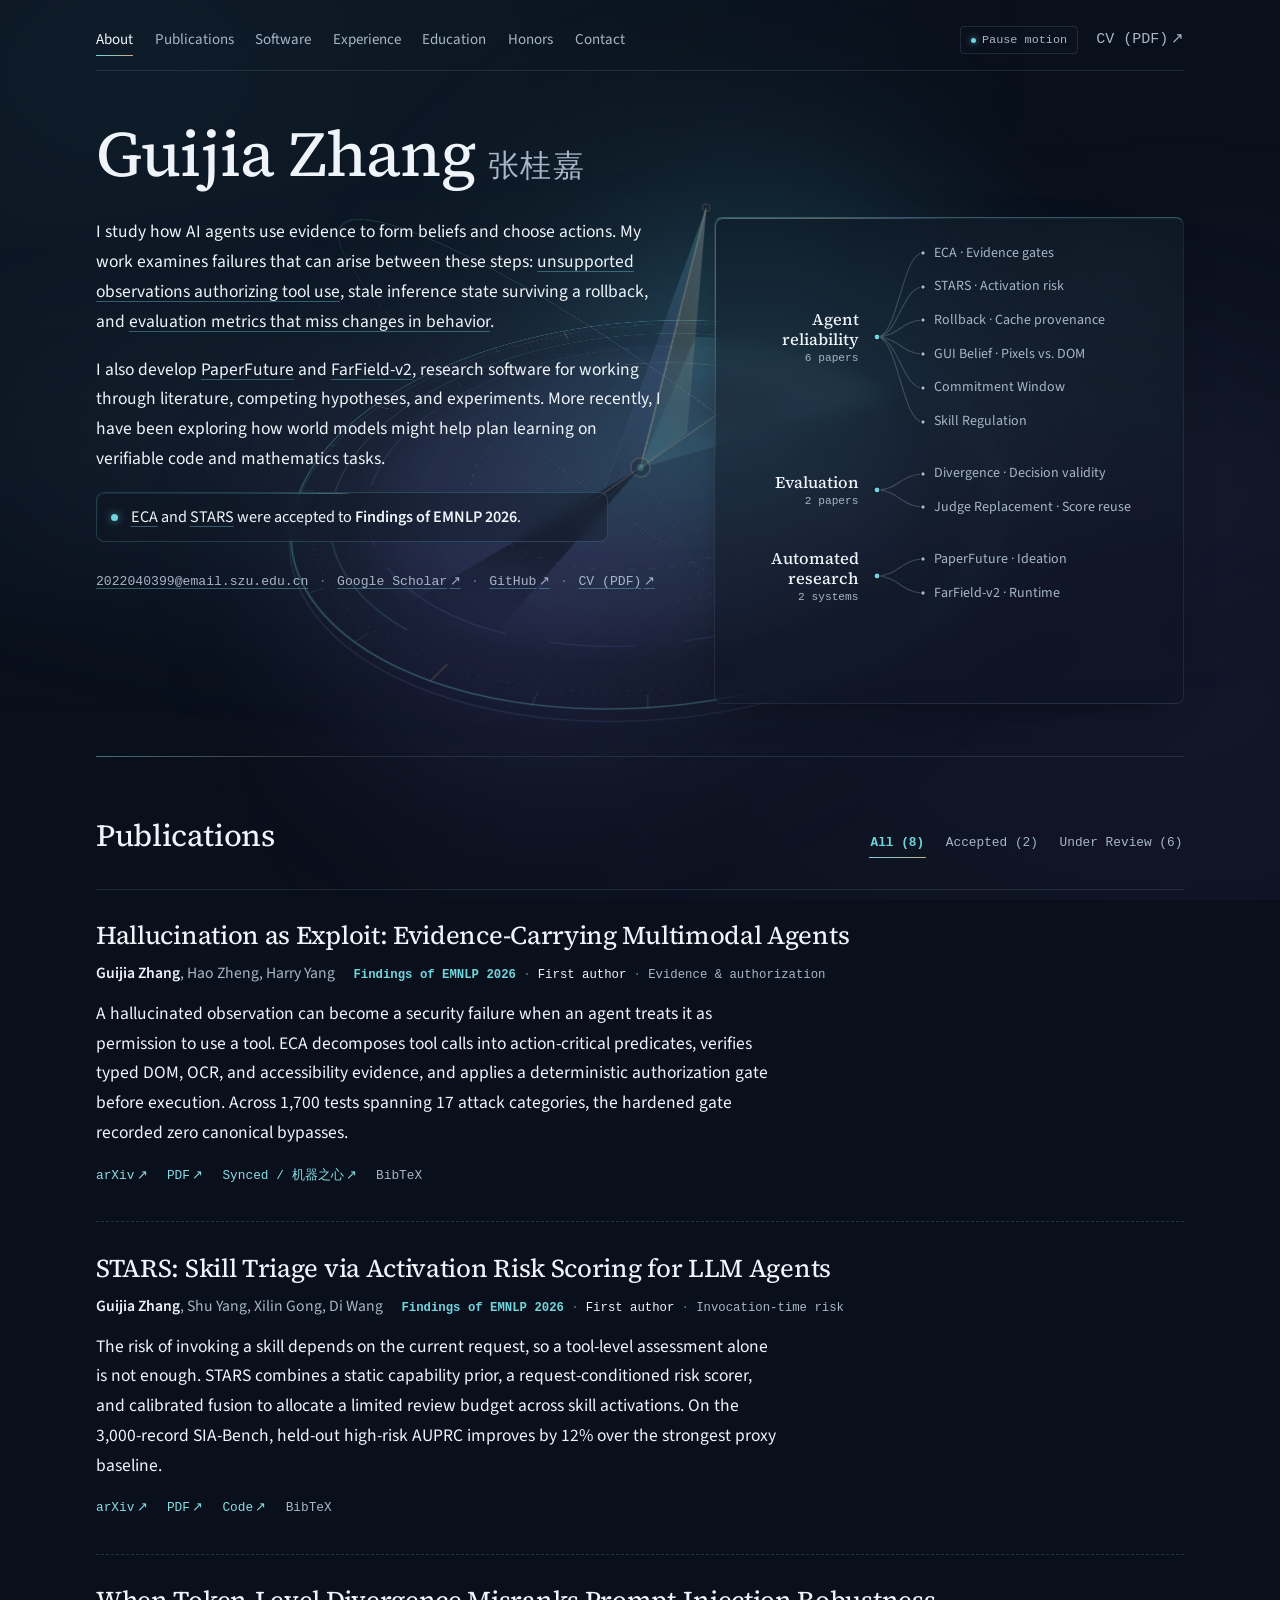
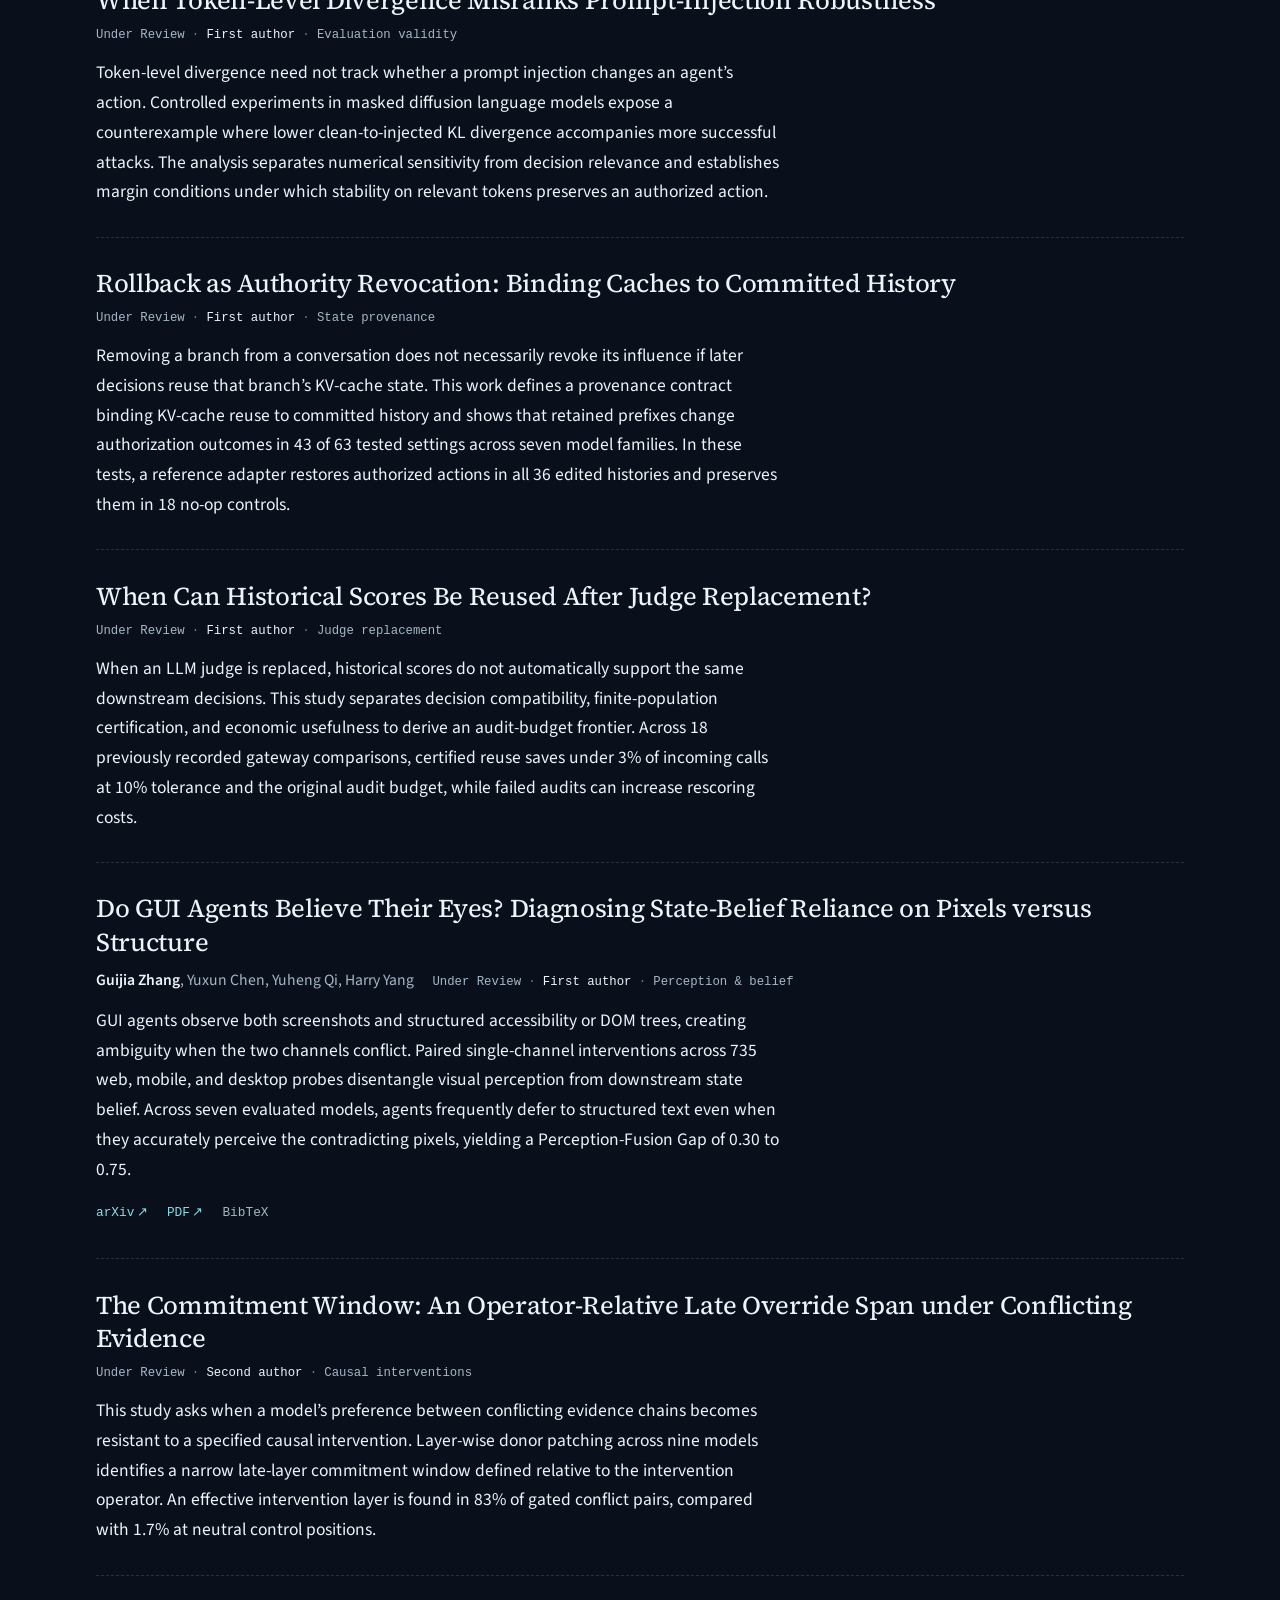
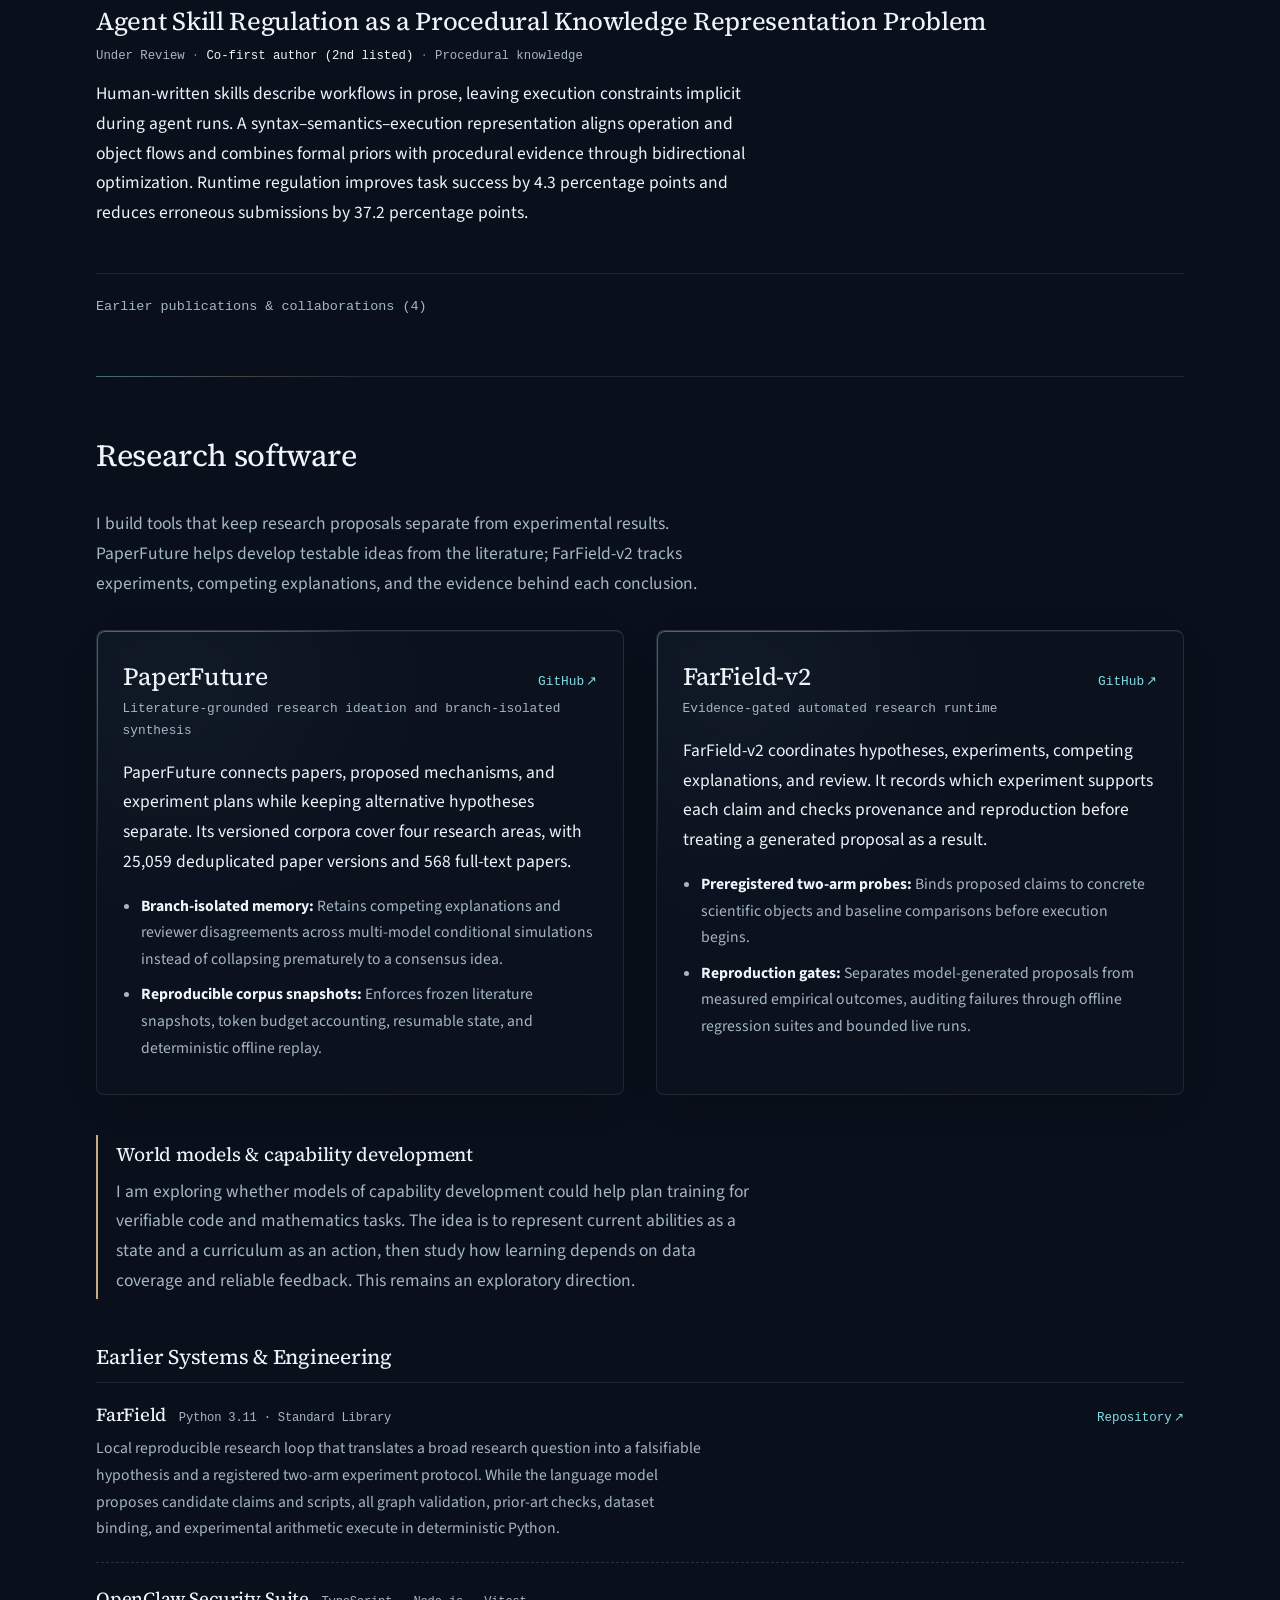
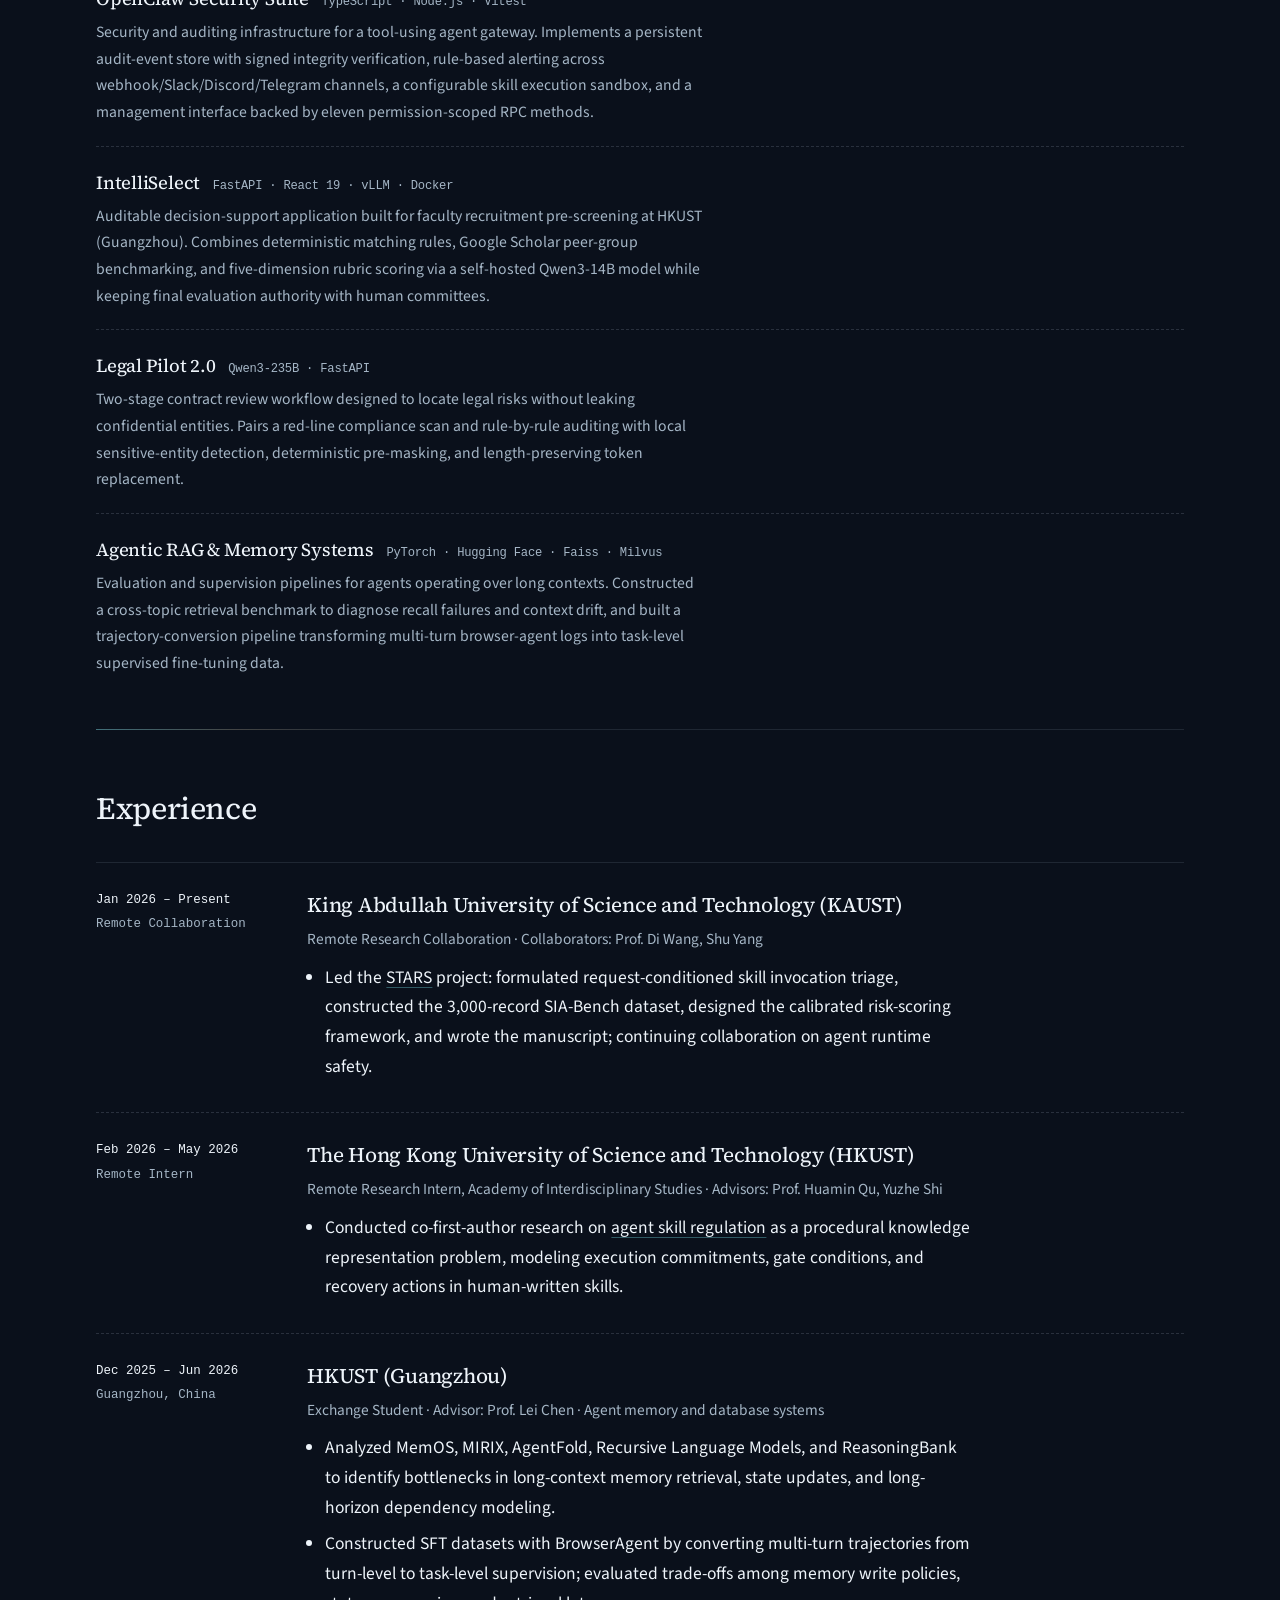
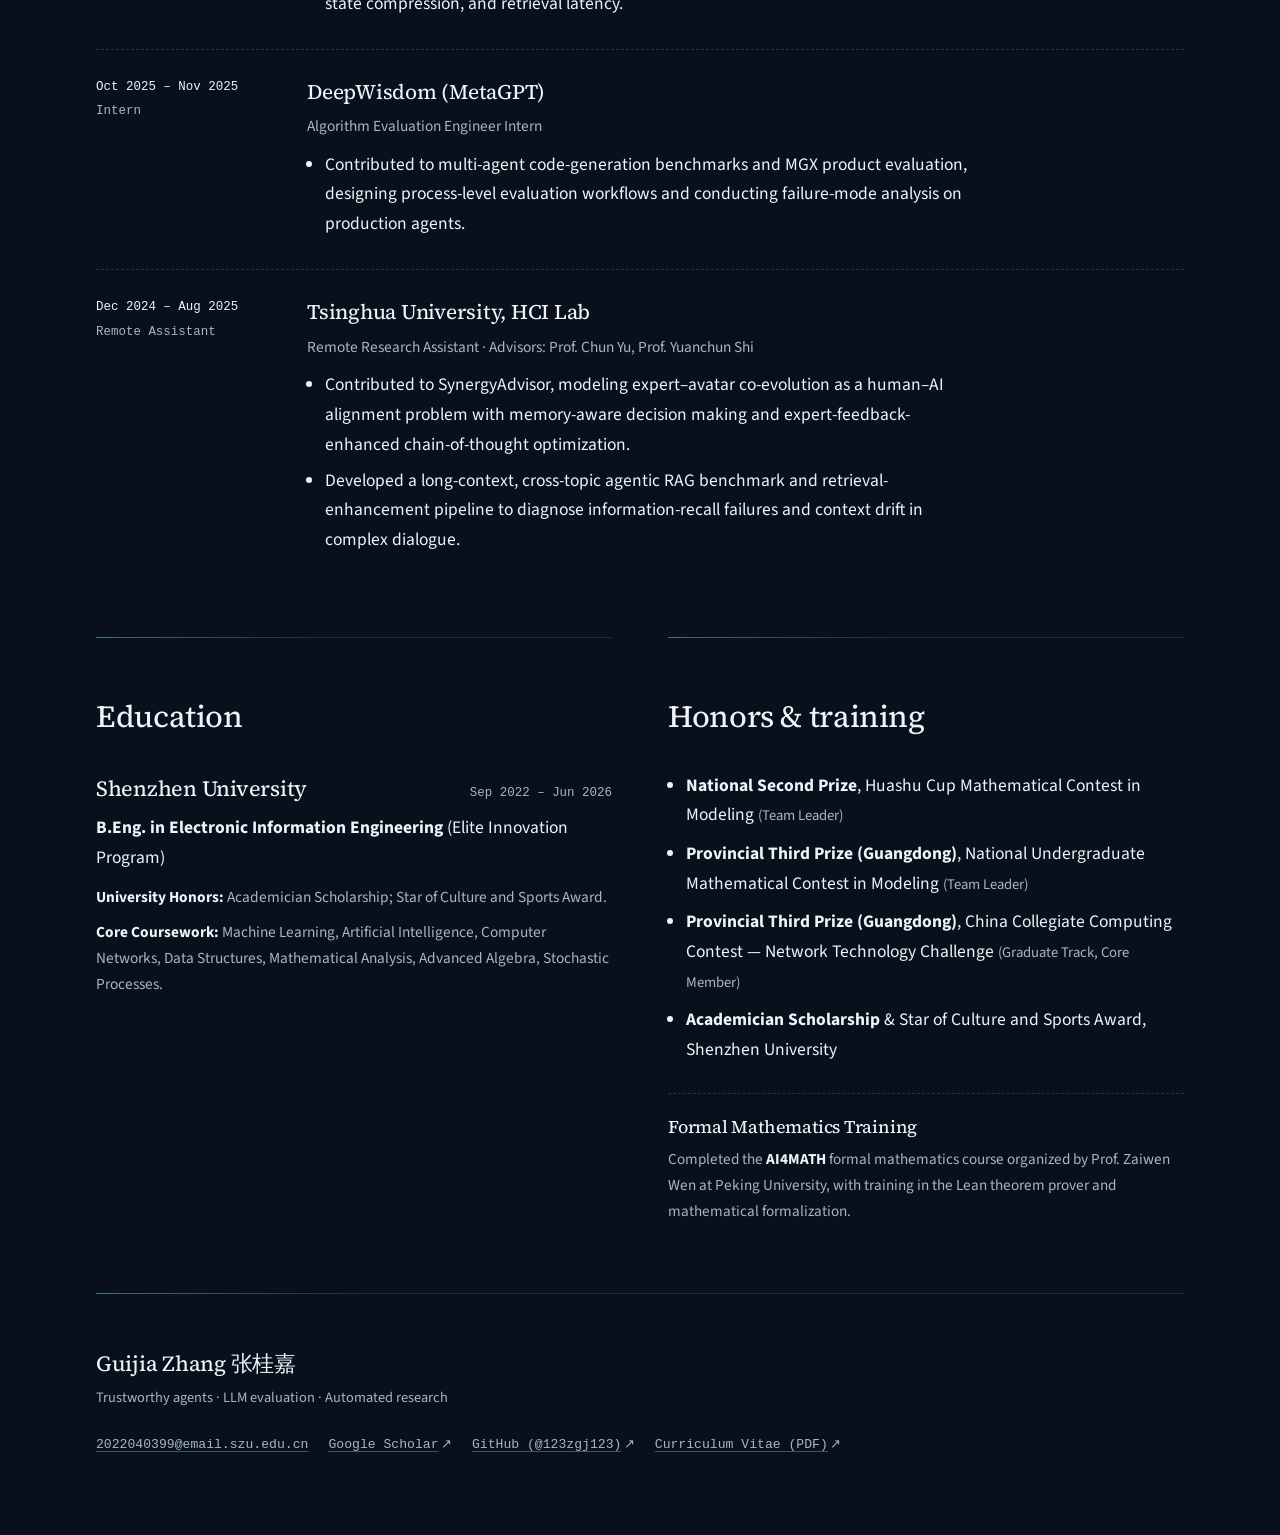
==== commit ea74c206: "Rebuild academic homepage with a luminous orbital sundial" ====
--- a/awards.html
+++ b/awards.html
@@ -1,58 +1,16 @@
 <!doctype html>
 <html lang="en">
 <head>
-  <meta charset="utf-8">
-  <meta name="viewport" content="width=device-width, initial-scale=1">
-  <title>Honors &amp; Awards — Guijia Zhang</title>
-  <meta name="description" content="Recognition in mathematical modeling, computing, and university life.">
-  <meta name="theme-color" content="#fdfcf9">
-  <meta property="og:type" content="website">
-  <meta property="og:title" content="Honors &amp; Awards — Guijia Zhang">
-  <meta property="og:description" content="Recognition in mathematical modeling, computing, and university life.">
-  <meta property="og:url" content="https://123zgj123.github.io/awards.html">
-  <link rel="canonical" href="https://123zgj123.github.io/awards.html">
-  <link rel="icon" href="assets/favicon.svg" type="image/svg+xml">
-  <link rel="preload" href="assets/fonts/source-serif-4.woff2" as="font" type="font/woff2" crossorigin>
-  <link rel="stylesheet" href="style.css">
-  <script src="site.js" defer></script>
+<meta charset="utf-8">
+<meta name="viewport" content="width=device-width,initial-scale=1">
+<title>Honors — Guijia Zhang</title>
+<link rel="canonical" href="https://123zgj123.github.io/#awards">
+<meta http-equiv="refresh" content="0;url=index.html#awards">
+<script>
+  const legacy = {misc:'awards', 'earlier-title':'publications', 'review-title':'publications', 'conference-title':'publications'};
+  const fragment = location.hash.slice(1);
+  location.replace('index.html#' + (legacy[fragment] || fragment || 'awards'));
+</script>
 </head>
-<body>
-  <a class="skip-link" href="#main">Skip to content</a>
-  <header class="site-header wrap">
-    <a class="wordmark" href="index.html">Guijia Zhang</a>
-    <button class="menu-toggle" type="button" aria-controls="site-navigation" aria-expanded="false">Menu <span aria-hidden="true">☰</span></button>
-    <nav id="site-navigation" class="site-nav" aria-label="Main navigation"><a href="index.html">About</a>
-<a href="publications.html">Publications</a>
-<a href="experience.html">Experience</a>
-<a href="projects.html">Projects</a>
-<a href="awards.html" aria-current="page">Honors</a></nav>
-  </header>
-  <main id="main" class="wrap" tabindex="-1">
-<header class="page-heading"><h1>Honors &amp; Awards</h1><p>Recognition in mathematical modeling, computing, and university life.</p></header>
-
-      <section id="awards" class="honors-section" aria-label="Honors and awards">
-        <ul class="awards">
-          <li><b>National Second Prize</b>, Huashu Cup Mathematical Contest in Modeling (team leader).</li>
-          <li><b>Provincial Third Prize (Guangdong)</b>, National Undergraduate Mathematical Contest in Modeling (team leader).</li>
-          <li><b>Provincial Third Prize (Guangdong)</b>, China Collegiate Computing Contest, Network Technology Challenge (graduate track, core member).</li>
-          <li><b>Academician Scholarship</b> and Star of Culture and Sports Award.</li>
-        </ul>
-      </section>
-
-      <section id="misc" class="honors-section">
-        <h2>Additional Training</h2>
-        <ul class="awards">
-          <li>Completed the <b>AI4MATH</b> formal mathematics course organized by Prof. Zaiwen Wen at Peking University, with training in Lean and mathematical formalization.</li>
-        </ul>
-      </section>
-
-  </main>
-  <footer class="site-footer wrap">
-    <div class="footer-top"><p>Let’s talk research.</p><div class="link-row"><a href="mailto:2022040399@email.szu.edu.cn">Email</a>
-<a href="https://scholar.google.com/citations?user=21U3-xUAAAAJ&amp;hl=en&amp;oi=ao" target="_blank" rel="noopener noreferrer">Google Scholar</a>
-<a href="https://github.com/123zgj123" target="_blank" rel="noopener noreferrer">GitHub</a>
-<a href="assets/cv.pdf" target="_blank" rel="noopener noreferrer">CV <span class="sr-only">(PDF)</span></a></div></div>
-    <div class="footer-bottom"><span>© 2026 Guijia Zhang</span><span>Last updated September 2026</span></div>
-  </footer>
-</body>
+<body><p>This content is now part of the <a href="index.html#awards">single-page homepage</a>.</p></body>
 </html>
